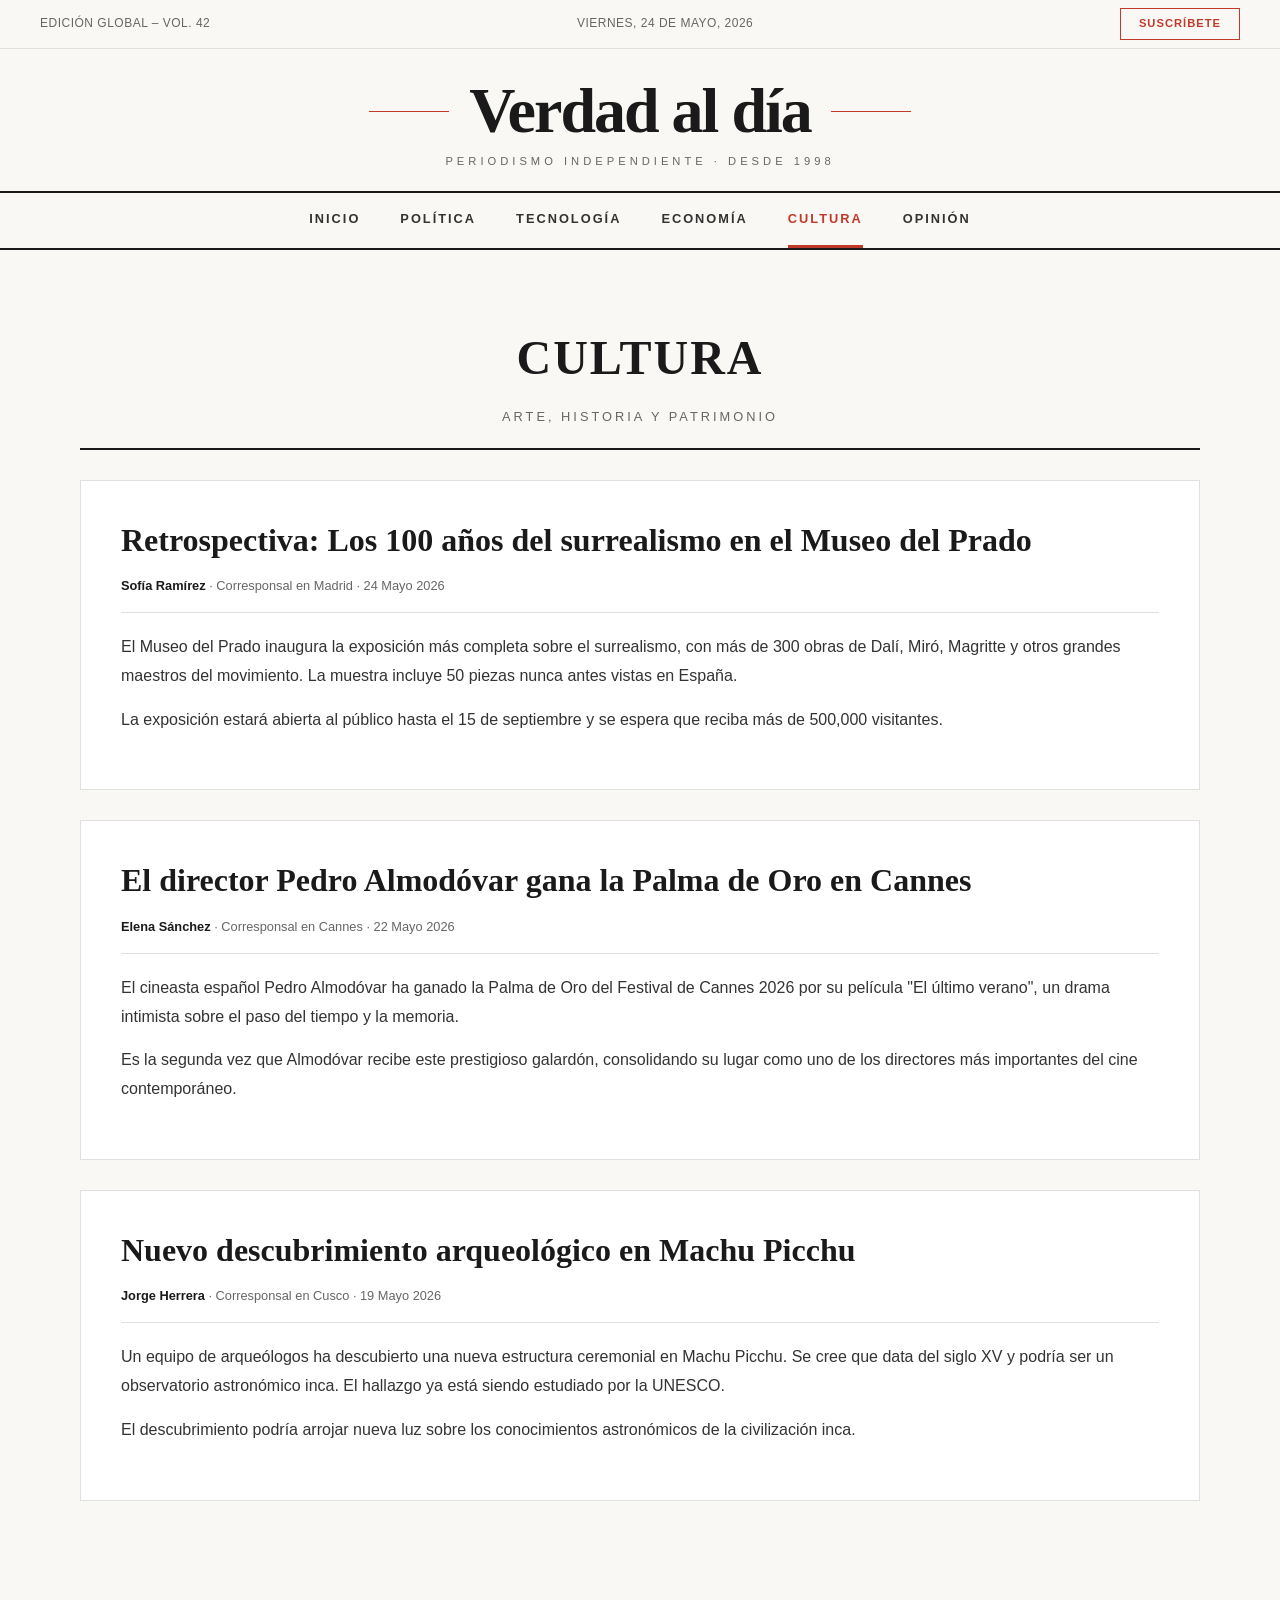
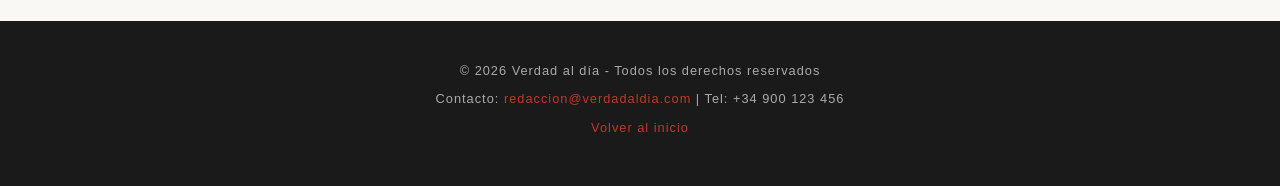
==== cultura.html @ 9c52cab3 "mejorando las cosas que quiere el profesor.. agregado el css y modificando el html" ====
<!DOCTYPE html>
<html lang="es">
<head>
    <meta charset="UTF-8">
    <meta name="viewport" content="width=device-width, initial-scale=1.0">
    <title>Cultura - Verdad al día</title>
    <link rel="stylesheet" href="css/styles.css">
</head>
<body>

    <div class="top-bar">
        <span class="fecha">Edición Global – Vol. 42</span>
        <span class="fecha">Viernes, 24 de Mayo, 2026</span>
        <a href="#" class="btn-suscribete">Suscríbete</a>
    </div>

    <header class="header">
        <h1 class="logo">Verdad al día</h1>
        <p class="slogan">Periodismo Independiente · Desde 1998</p>
    </header>

    <nav class="nav-principal">
        <ul>
            <li><a href="index.html">Inicio</a></li>
            <li><a href="politica.html">Política</a></li>
            <li><a href="tecnologia.html">Tecnología</a></li>
            <li><a href="economia.html">Economía</a></li>
            <li><a href="cultura.html" class="activo">Cultura</a></li>
            <li><a href="opinion.html">Opinión</a></li>
        </ul>
    </nav>

    <div class="container">

        <div class="page-header">
            <h1>Cultura</h1>
            <p>Arte, historia y patrimonio</p>
        </div>

        <article class="articulo">
            <h2>Retrospectiva: Los 100 años del surrealismo en el Museo del Prado</h2>
            <p class="meta"><strong>Sofía Ramírez</strong> · Corresponsal en Madrid · 24 Mayo 2026</p>
            <p>El Museo del Prado inaugura la exposición más completa sobre el surrealismo, con más de 300 obras de Dalí, Miró, Magritte y otros grandes maestros del movimiento. La muestra incluye 50 piezas nunca antes vistas en España.</p>
            <p>La exposición estará abierta al público hasta el 15 de septiembre y se espera que reciba más de 500,000 visitantes.</p>
        </article>

        <article class="articulo">
            <h2>El director Pedro Almodóvar gana la Palma de Oro en Cannes</h2>
            <p class="meta"><strong>Elena Sánchez</strong> · Corresponsal en Cannes · 22 Mayo 2026</p>
            <p>El cineasta español Pedro Almodóvar ha ganado la Palma de Oro del Festival de Cannes 2026 por su película "El último verano", un drama intimista sobre el paso del tiempo y la memoria.</p>
            <p>Es la segunda vez que Almodóvar recibe este prestigioso galardón, consolidando su lugar como uno de los directores más importantes del cine contemporáneo.</p>
        </article>

        <article class="articulo">
            <h2>Nuevo descubrimiento arqueológico en Machu Picchu</h2>
            <p class="meta"><strong>Jorge Herrera</strong> · Corresponsal en Cusco · 19 Mayo 2026</p>
            <p>Un equipo de arqueólogos ha descubierto una nueva estructura ceremonial en Machu Picchu. Se cree que data del siglo XV y podría ser un observatorio astronómico inca. El hallazgo ya está siendo estudiado por la UNESCO.</p>
            <p>El descubrimiento podría arrojar nueva luz sobre los conocimientos astronómicos de la civilización inca.</p>
        </article>

    </div>

    <footer class="footer">
        <p>&copy; 2026 Verdad al día - Todos los derechos reservados</p>
        <p>Contacto: <a href="mailto:redaccion@verdadaldia.com">redaccion@verdadaldia.com</a> | Tel: +34 900 123 456</p>
        <p><a href="index.html">Volver al inicio</a></p>
    </footer>

</body>
</html>
---- css/styles.css ----
/* ============================================
   VERDAD AL DÍA - HOJA DE ESTILOS PRINCIPAL
   ============================================ */

/* ---------- RESET Y VARIABLES ---------- */
* {
    margin: 0;
    padding: 0;
    box-sizing: border-box;
}

:root {
    --rojo: #c0392b;
    --rojo-oscuro: #a93226;
    --negro: #1a1a1a;
    --gris-oscuro: #333;
    --gris-medio: #666;
    --gris-claro: #f5f5f5;
    --beige: #faf8f5;
    --blanco: #ffffff;
    --borde: #e0e0e0;
    --fuente-titulo: 'Georgia', 'Times New Roman', serif;
    --fuente-cuerpo: 'Helvetica Neue', Arial, sans-serif;
}

body {
    font-family: var(--fuente-cuerpo);
    background-color: var(--beige);
    color: var(--negro);
    line-height: 1.6;
}

a {
    text-decoration: none;
    color: inherit;
}

img {
    max-width: 100%;
    display: block;
}

/* ---------- TOP BAR ---------- */
.top-bar {
    background-color: var(--beige);
    border-bottom: 1px solid var(--borde);
    padding: 8px 40px;
    display: flex;
    justify-content: space-between;
    align-items: center;
    font-size: 0.75rem;
    color: var(--gris-medio);
    letter-spacing: 0.5px;
}

.top-bar .fecha {
    text-transform: uppercase;
}

.btn-suscribete {
    border: 1px solid var(--rojo);
    color: var(--rojo);
    padding: 6px 18px;
    font-size: 0.7rem;
    font-weight: bold;
    text-transform: uppercase;
    letter-spacing: 1px;
    transition: all 0.3s ease;
}

.btn-suscribete:hover {
    background-color: var(--rojo);
    color: var(--blanco);
}

/* ---------- HEADER ---------- */
.header {
    text-align: center;
    padding: 30px 40px 20px;
    background-color: var(--beige);
}

.logo {
    font-family: var(--fuente-titulo);
    font-size: 4rem;
    font-weight: bold;
    color: var(--negro);
    letter-spacing: -2px;
    line-height: 1;
    position: relative;
    display: inline-block;
    padding: 0 40px;
}

.logo::before,
.logo::after {
    content: '';
    position: absolute;
    top: 50%;
    width: 80px;
    height: 1px;
    background-color: var(--rojo);
}

.logo::before { left: -60px; }
.logo::after { right: -60px; }

.slogan {
    font-size: 0.7rem;
    letter-spacing: 4px;
    color: var(--gris-medio);
    text-transform: uppercase;
    margin-top: 10px;
}

/* ---------- NAVEGACIÓN ---------- */
.nav-principal {
    background-color: var(--beige);
    border-top: 2px solid var(--negro);
    border-bottom: 2px solid var(--negro);
    padding: 0 40px;
    position: sticky;
    top: 0;
    z-index: 100;
}

.nav-principal ul {
    list-style: none;
    display: flex;
    justify-content: center;
    gap: 40px;
}

.nav-principal a {
    display: block;
    padding: 16px 0;
    font-size: 0.8rem;
    font-weight: bold;
    letter-spacing: 2px;
    text-transform: uppercase;
    color: var(--gris-oscuro);
    border-bottom: 3px solid transparent;
    transition: all 0.3s ease;
}

.nav-principal a:hover,
.nav-principal a.activo {
    color: var(--rojo);
    border-bottom-color: var(--rojo);
}

/* ---------- CONTENEDOR PRINCIPAL ---------- */
.container {
    max-width: 1200px;
    margin: 0 auto;
    padding: 30px 40px;
}

/* ---------- NOTICIA PRINCIPAL (HERO) ---------- */
.hero {
    display: grid;
    grid-template-columns: 1.3fr 1fr;
    gap: 0;
    background-color: var(--blanco);
    border: 1px solid var(--borde);
    margin-bottom: 40px;
}

.hero-imagen {
    position: relative;
    min-height: 450px;
    background-image: url('../images/exclusive-ocean.jpg');
    background-size: cover;
    background-position: center;
}

.badge-exclusiva {
    position: absolute;
    top: 20px;
    left: 20px;
    background-color: var(--rojo);
    color: var(--blanco);
    padding: 6px 16px;
    font-size: 0.7rem;
    font-weight: bold;
    letter-spacing: 2px;
    text-transform: uppercase;
}

.hero-contenido {
    padding: 40px;
    display: flex;
    flex-direction: column;
    justify-content: center;
}

.etiqueta-seccion {
    font-size: 0.7rem;
    letter-spacing: 3px;
    color: var(--gris-medio);
    text-transform: uppercase;
    margin-bottom: 20px;
    display: flex;
    align-items: center;
    gap: 10px;
}

.etiqueta-seccion::before,
.etiqueta-seccion::after {
    content: '';
    flex: 1;
    height: 1px;
    background-color: var(--borde);
}

.hero-titulo {
    font-family: var(--fuente-titulo);
    font-size: 2.2rem;
    line-height: 1.2;
    color: var(--negro);
    margin-bottom: 20px;
    font-weight: bold;
}

.hero-resumen {
    font-size: 0.95rem;
    color: var(--gris-oscuro);
    line-height: 1.7;
    margin-bottom: 25px;
}

.hero-autor {
    border-top: 1px solid var(--borde);
    padding-top: 20px;
    margin-bottom: 25px;
}

.hero-autor .nombre {
    font-weight: bold;
    font-size: 0.9rem;
    color: var(--negro);
}

.hero-autor .cargo {
    font-size: 0.8rem;
    color: var(--gris-medio);
}

.btn-leer-mas {
    display: inline-block;
    background-color: var(--rojo);
    color: var(--blanco);
    padding: 12px 28px;
    font-size: 0.75rem;
    font-weight: bold;
    letter-spacing: 2px;
    text-transform: uppercase;
    align-self: flex-start;
    transition: background-color 0.3s ease;
}

.btn-leer-mas:hover {
    background-color: var(--rojo-oscuro);
}

/* ---------- SECCIÓN DE NOTICIAS ---------- */
.seccion-titulo {
    font-family: var(--fuente-titulo);
    font-size: 1.5rem;
    font-weight: bold;
    color: var(--negro);
    margin: 40px 0 25px;
    padding-bottom: 10px;
    border-bottom: 2px solid var(--negro);
    text-transform: uppercase;
    letter-spacing: 1px;
}

.grid-noticias {
    display: grid;
    grid-template-columns: repeat(3, 1fr);
    gap: 30px;
    margin-bottom: 40px;
}

.card-noticia {
    background-color: var(--blanco);
    border: 1px solid var(--borde);
    overflow: hidden;
    transition: transform 0.3s ease, box-shadow 0.3s ease;
}

.card-noticia:hover {
    transform: translateY(-5px);
    box-shadow: 0 10px 25px rgba(0, 0, 0, 0.1);
}

.card-imagen {
    height: 180px;
    background-size: cover;
    background-position: center;
    background-color: var(--gris-claro);
}

.card-contenido {
    padding: 20px;
}

.card-categoria {
    font-size: 0.65rem;
    font-weight: bold;
    letter-spacing: 2px;
    color: var(--rojo);
    text-transform: uppercase;
    margin-bottom: 10px;
}

.card-titulo {
    font-family: var(--fuente-titulo);
    font-size: 1.1rem;
    line-height: 1.3;
    color: var(--negro);
    margin-bottom: 10px;
    font-weight: bold;
}

.card-resumen {
    font-size: 0.85rem;
    color: var(--gris-medio);
    line-height: 1.6;
    margin-bottom: 15px;
}

.card-fecha {
    font-size: 0.7rem;
    color: var(--gris-medio);
    letter-spacing: 1px;
    text-transform: uppercase;
}

/* ---------- PÁGINAS SECUNDARIAS ---------- */
.page-header {
    text-align: center;
    padding: 40px 20px 20px;
    border-bottom: 2px solid var(--negro);
    margin-bottom: 30px;
}

.page-header h1 {
    font-family: var(--fuente-titulo);
    font-size: 3rem;
    color: var(--negro);
    text-transform: uppercase;
    letter-spacing: 2px;
}

.page-header p {
    font-size: 0.8rem;
    letter-spacing: 3px;
    color: var(--gris-medio);
    text-transform: uppercase;
    margin-top: 10px;
}

.articulo {
    background-color: var(--blanco);
    border: 1px solid var(--borde);
    padding: 40px;
    margin-bottom: 30px;
}

.articulo h2 {
    font-family: var(--fuente-titulo);
    font-size: 2rem;
    line-height: 1.2;
    color: var(--negro);
    margin-bottom: 15px;
}

.articulo .meta {
    font-size: 0.8rem;
    color: var(--gris-medio);
    border-bottom: 1px solid var(--borde);
    padding-bottom: 15px;
    margin-bottom: 20px;
}

.articulo .meta strong {
    color: var(--negro);
}

.articulo p {
    font-size: 1rem;
    line-height: 1.8;
    color: var(--gris-oscuro);
    margin-bottom: 15px;
}

/* ---------- FOOTER ---------- */
.footer {
    background-color: var(--negro);
    color: var(--blanco);
    padding: 40px;
    text-align: center;
    margin-top: 60px;
}

.footer p {
    font-size: 0.8rem;
    color: #aaa;
    margin-bottom: 8px;
    letter-spacing: 1px;
}

.footer a {
    color: var(--rojo);
}

.footer a:hover {
    text-decoration: underline;
}

/* ---------- RESPONSIVE ---------- */
@media (max-width: 900px) {
    .hero {
        grid-template-columns: 1fr;
    }

    .grid-noticias {
        grid-template-columns: 1fr;
    }

    .logo {
        font-size: 2.5rem;
        padding: 0 20px;
    }

    .logo::before,
    .logo::after {
        width: 40px;
    }

    .logo::before { left: -30px; }
    .logo::after { right: -30px; }

    .nav-principal ul {
        flex-wrap: wrap;
        gap: 20px;
    }

    .container {
        padding: 20px;
    }

    .top-bar {
        padding: 8px 20px;
        font-size: 0.65rem;
    }
}
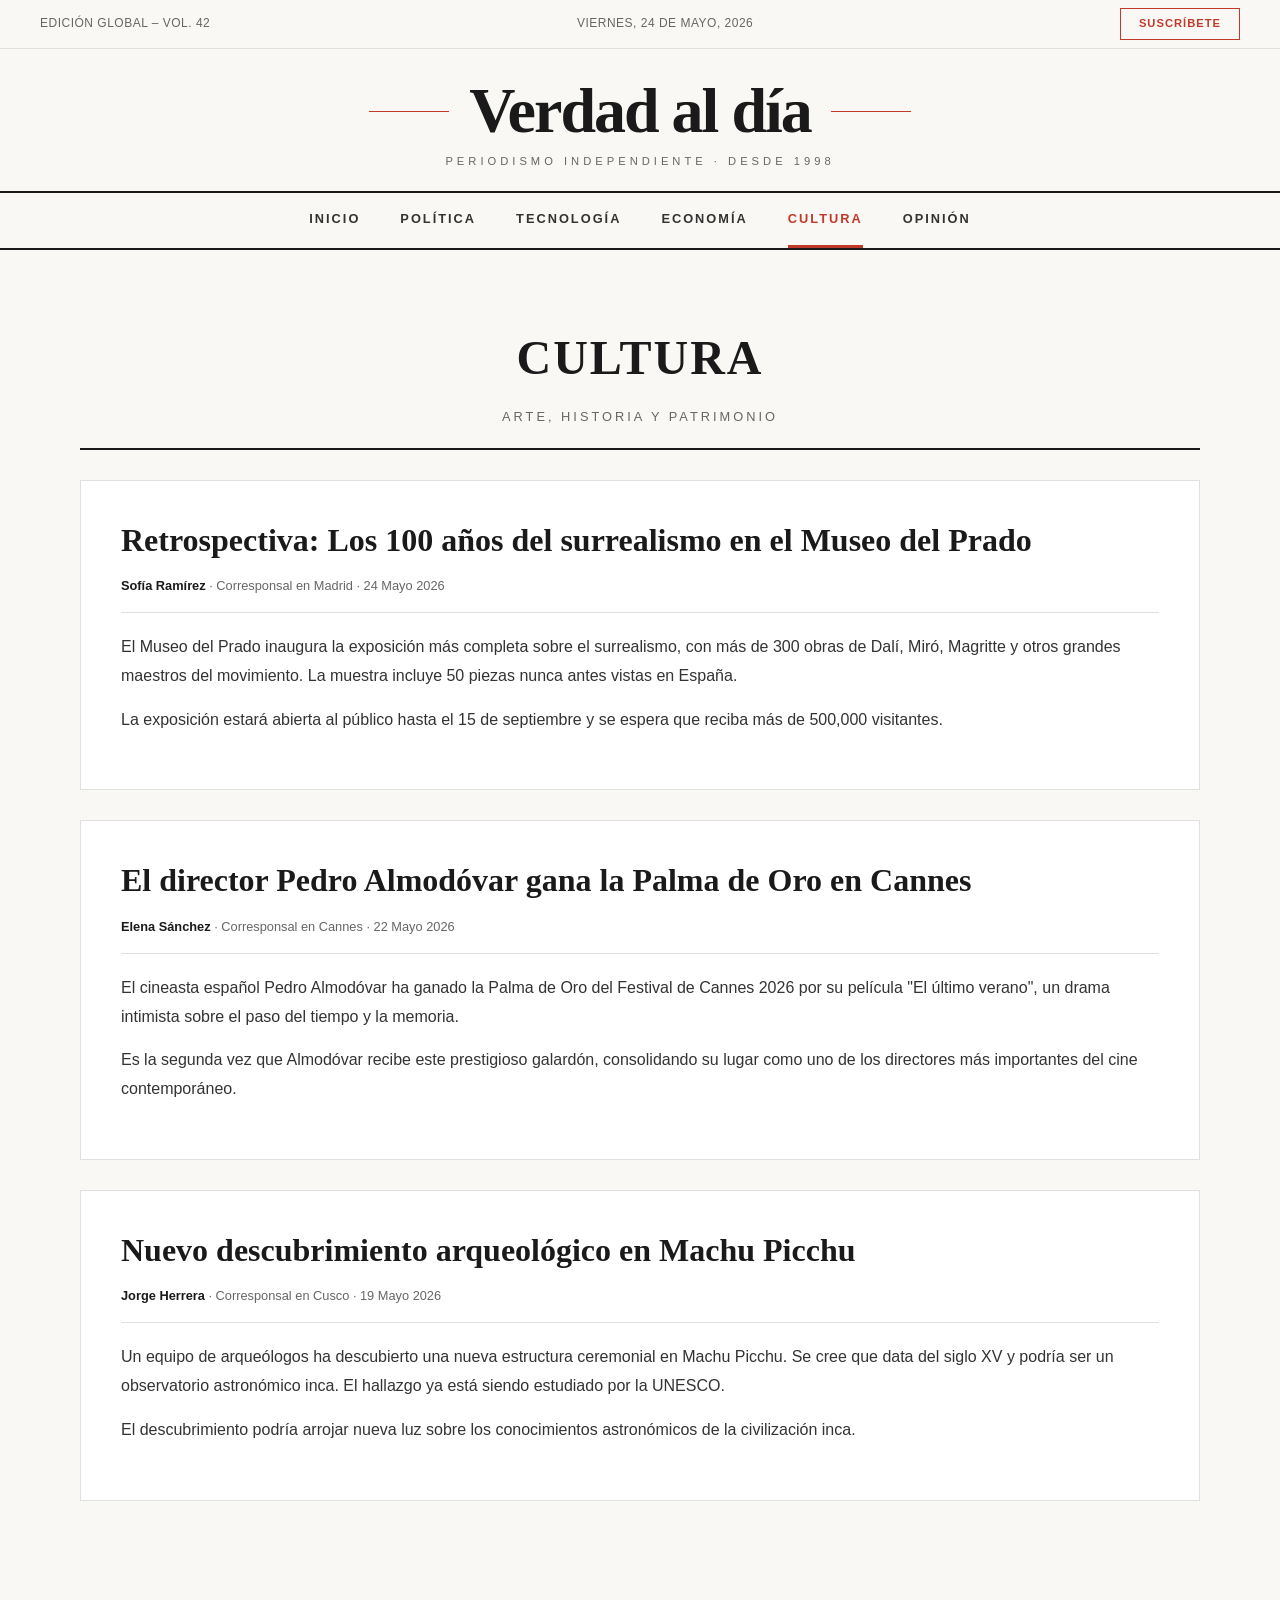
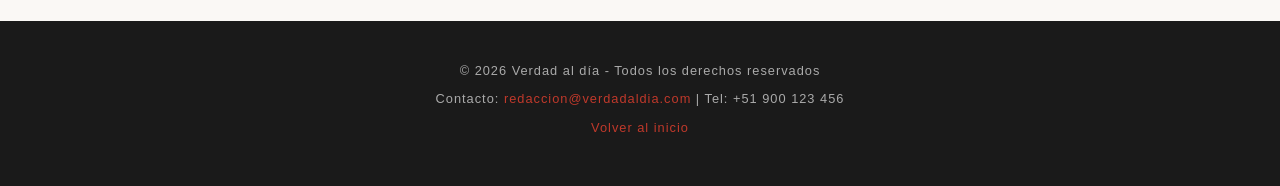
==== commit cfa17744: "mejorando-1" ====
--- a/cultura.html
+++ b/cultura.html
@@ -62,7 +62,7 @@
 
     <footer class="footer">
         <p>&copy; 2026 Verdad al día - Todos los derechos reservados</p>
-        <p>Contacto: <a href="mailto:redaccion@verdadaldia.com">redaccion@verdadaldia.com</a> | Tel: +34 900 123 456</p>
+        <p>Contacto: <a href="mailto:redaccion@verdadaldia.com">redaccion@verdadaldia.com</a> | Tel: +51 900 123 456</p>
         <p><a href="index.html">Volver al inicio</a></p>
     </footer>
 
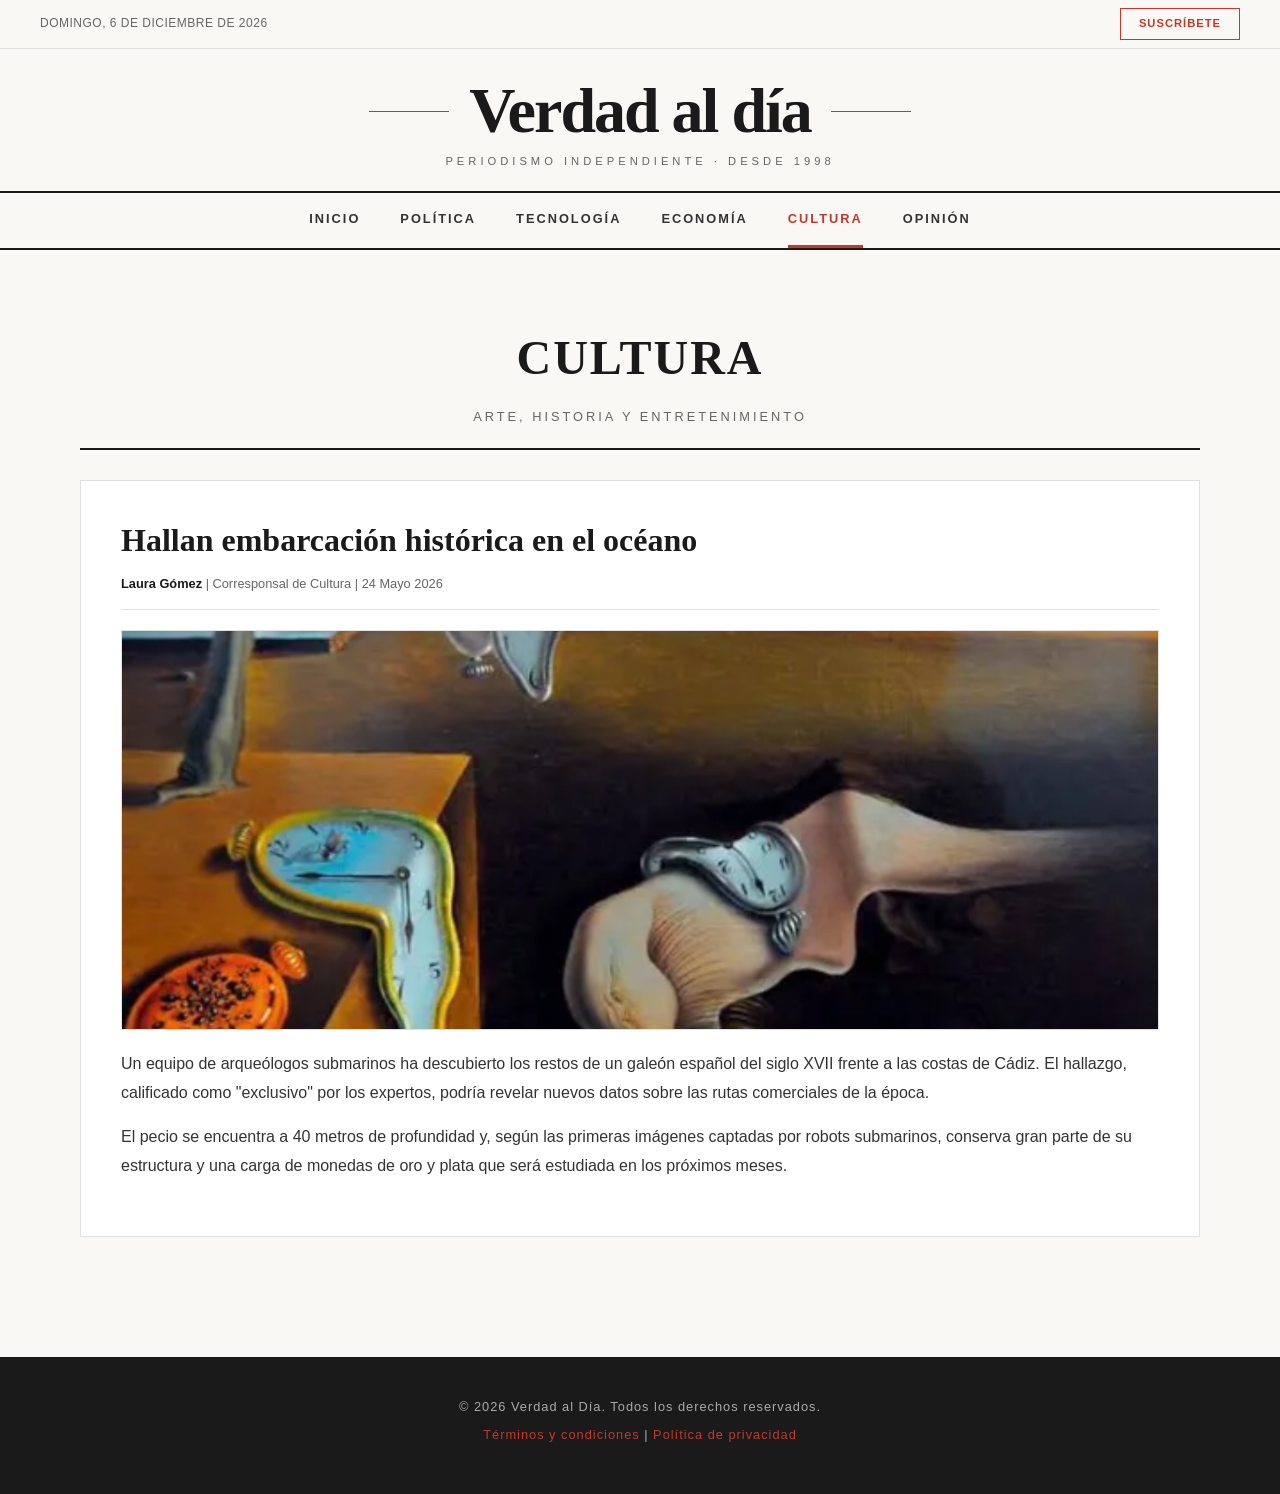
==== commit 87efc5b0: "funcionamiento de suscripcion de ususario" ====
--- a/cultura.html
+++ b/cultura.html
@@ -3,22 +3,24 @@
 <head>
     <meta charset="UTF-8">
     <meta name="viewport" content="width=device-width, initial-scale=1.0">
-    <title>Cultura - Verdad al día</title>
+    <title>Cultura - Verdad al Día</title>
     <link rel="stylesheet" href="css/styles.css">
 </head>
 <body>
 
+    <!-- TOP BAR -->
     <div class="top-bar">
-        <span class="fecha">Edición Global – Vol. 42</span>
-        <span class="fecha">Viernes, 24 de Mayo, 2026</span>
+        <span class="fecha" id="fecha-hoy">Cargando fecha...</span>
         <a href="#" class="btn-suscribete">Suscríbete</a>
     </div>
 
+    <!-- HEADER -->
     <header class="header">
-        <h1 class="logo">Verdad al día</h1>
-        <p class="slogan">Periodismo Independiente · Desde 1998</p>
+        <a href="index.html" class="logo">Verdad al día</a>
+        <p class="slogan">Periodismo independiente · Desde 1998</p>
     </header>
 
+    <!-- NAVEGACIÓN -->
     <nav class="nav-principal">
         <ul>
             <li><a href="index.html">Inicio</a></li>
@@ -30,41 +32,46 @@
         </ul>
     </nav>
 
+    <!-- CONTENIDO PRINCIPAL -->
     <div class="container">
-
         <div class="page-header">
             <h1>Cultura</h1>
-            <p>Arte, historia y patrimonio</p>
+            <p>Arte, historia y entretenimiento</p>
         </div>
 
         <article class="articulo">
-            <h2>Retrospectiva: Los 100 años del surrealismo en el Museo del Prado</h2>
-            <p class="meta"><strong>Sofía Ramírez</strong> · Corresponsal en Madrid · 24 Mayo 2026</p>
-            <p>El Museo del Prado inaugura la exposición más completa sobre el surrealismo, con más de 300 obras de Dalí, Miró, Magritte y otros grandes maestros del movimiento. La muestra incluye 50 piezas nunca antes vistas en España.</p>
-            <p>La exposición estará abierta al público hasta el 15 de septiembre y se espera que reciba más de 500,000 visitantes.</p>
+            <h2>Hallan embarcación histórica en el océano</h2>
+            <div class="meta">
+                <strong>Laura Gómez</strong> | Corresponsal de Cultura | 24 Mayo 2026
+            </div>
+            <img src="images/noticia-cultura.jpg" alt="Noticia cultura" style="width: 100%; max-height: 400px; object-fit: cover; margin-bottom: 20px; border: 1px solid var(--borde);">
+            
+            <p>Un equipo de arqueólogos submarinos ha descubierto los restos de un galeón español del siglo XVII frente a las costas de Cádiz. El hallazgo, calificado como "exclusivo" por los expertos, podría revelar nuevos datos sobre las rutas comerciales de la época.</p>
+            <p>El pecio se encuentra a 40 metros de profundidad y, según las primeras imágenes captadas por robots submarinos, conserva gran parte de su estructura y una carga de monedas de oro y plata que será estudiada en los próximos meses.</p>
         </article>
-
-        <article class="articulo">
-            <h2>El director Pedro Almodóvar gana la Palma de Oro en Cannes</h2>
-            <p class="meta"><strong>Elena Sánchez</strong> · Corresponsal en Cannes · 22 Mayo 2026</p>
-            <p>El cineasta español Pedro Almodóvar ha ganado la Palma de Oro del Festival de Cannes 2026 por su película "El último verano", un drama intimista sobre el paso del tiempo y la memoria.</p>
-            <p>Es la segunda vez que Almodóvar recibe este prestigioso galardón, consolidando su lugar como uno de los directores más importantes del cine contemporáneo.</p>
-        </article>
-
-        <article class="articulo">
-            <h2>Nuevo descubrimiento arqueológico en Machu Picchu</h2>
-            <p class="meta"><strong>Jorge Herrera</strong> · Corresponsal en Cusco · 19 Mayo 2026</p>
-            <p>Un equipo de arqueólogos ha descubierto una nueva estructura ceremonial en Machu Picchu. Se cree que data del siglo XV y podría ser un observatorio astronómico inca. El hallazgo ya está siendo estudiado por la UNESCO.</p>
-            <p>El descubrimiento podría arrojar nueva luz sobre los conocimientos astronómicos de la civilización inca.</p>
-        </article>
-
     </div>
 
+    <!-- MODAL DE SUSCRIPCIÓN -->
+    <div id="modalSuscripcion" class="modal">
+        <div class="modal-contenido">
+            <span class="cerrar-modal" id="cerrarModal">&times;</span>
+            <h2>Suscríbete a Verdad al Día</h2>
+            <p>Recibe las noticias más importantes directamente en tu correo.</p>
+            <form id="formSuscripcion">
+                <input type="text" id="nombreSusc" placeholder="Tu nombre completo" required>
+                <input type="email" id="correoSusc" placeholder="Tu correo electrónico" required>
+                <button type="submit">Suscribirme ahora</button>
+            </form>
+        </div>
+    </div>
+
+    <!-- FOOTER -->
     <footer class="footer">
-        <p>&copy; 2026 Verdad al día - Todos los derechos reservados</p>
-        <p>Contacto: <a href="mailto:redaccion@verdadaldia.com">redaccion@verdadaldia.com</a> | Tel: +51 900 123 456</p>
-        <p><a href="index.html">Volver al inicio</a></p>
+        <p>&copy; 2026 Verdad al Día. Todos los derechos reservados.</p>
+        <p><a href="#">Términos y condiciones</a> | <a href="#">Política de privacidad</a></p>
     </footer>
 
+    <!-- SCRIPT JS -->
+    <script src="js/script.js"></script>
 </body>
 </html>
--- a/css/styles.css
+++ b/css/styles.css
@@ -1,459 +1,110 @@
 /* ============================================
    VERDAD AL DÍA - HOJA DE ESTILOS PRINCIPAL
    ============================================ */
-
-/* ---------- RESET Y VARIABLES ---------- */
-* {
-    margin: 0;
-    padding: 0;
-    box-sizing: border-box;
-}
+* { margin: 0; padding: 0; box-sizing: border-box; }
 
 :root {
-    --rojo: #c0392b;
-    --rojo-oscuro: #a93226;
-    --negro: #1a1a1a;
-    --gris-oscuro: #333;
-    --gris-medio: #666;
-    --gris-claro: #f5f5f5;
-    --beige: #faf8f5;
-    --blanco: #ffffff;
-    --borde: #e0e0e0;
+    --rojo: #c0392b; --rojo-oscuro: #a93226; --negro: #1a1a1a;
+    --gris-oscuro: #333; --gris-medio: #666; --gris-claro: #f5f5f5;
+    --beige: #faf8f5; --blanco: #ffffff; --borde: #e0e0e0;
     --fuente-titulo: 'Georgia', 'Times New Roman', serif;
     --fuente-cuerpo: 'Helvetica Neue', Arial, sans-serif;
 }
 
-body {
-    font-family: var(--fuente-cuerpo);
-    background-color: var(--beige);
-    color: var(--negro);
-    line-height: 1.6;
-}
-
-a {
-    text-decoration: none;
-    color: inherit;
-}
-
-img {
-    max-width: 100%;
-    display: block;
-}
+body { font-family: var(--fuente-cuerpo); background-color: var(--beige); color: var(--negro); line-height: 1.6; }
+a { text-decoration: none; color: inherit; }
+img { max-width: 100%; display: block; }
 
 /* ---------- TOP BAR ---------- */
-.top-bar {
-    background-color: var(--beige);
-    border-bottom: 1px solid var(--borde);
-    padding: 8px 40px;
-    display: flex;
-    justify-content: space-between;
-    align-items: center;
-    font-size: 0.75rem;
-    color: var(--gris-medio);
-    letter-spacing: 0.5px;
-}
-
-.top-bar .fecha {
-    text-transform: uppercase;
-}
-
-.btn-suscribete {
-    border: 1px solid var(--rojo);
-    color: var(--rojo);
-    padding: 6px 18px;
-    font-size: 0.7rem;
-    font-weight: bold;
-    text-transform: uppercase;
-    letter-spacing: 1px;
-    transition: all 0.3s ease;
-}
-
-.btn-suscribete:hover {
-    background-color: var(--rojo);
-    color: var(--blanco);
-}
+.top-bar { background-color: var(--beige); border-bottom: 1px solid var(--borde); padding: 8px 40px; display: flex; justify-content: space-between; align-items: center; font-size: 0.75rem; color: var(--gris-medio); letter-spacing: 0.5px; }
+.top-bar .fecha { text-transform: uppercase; }
+.btn-suscribete { border: 1px solid var(--rojo); color: var(--rojo); padding: 6px 18px; font-size: 0.7rem; font-weight: bold; text-transform: uppercase; letter-spacing: 1px; transition: all 0.3s ease; cursor: pointer; }
+.btn-suscribete:hover { background-color: var(--rojo); color: var(--blanco); }
 
 /* ---------- HEADER ---------- */
-.header {
-    text-align: center;
-    padding: 30px 40px 20px;
-    background-color: var(--beige);
-}
-
-.logo {
-    font-family: var(--fuente-titulo);
-    font-size: 4rem;
-    font-weight: bold;
-    color: var(--negro);
-    letter-spacing: -2px;
-    line-height: 1;
-    position: relative;
-    display: inline-block;
-    padding: 0 40px;
-}
-
-.logo::before,
-.logo::after {
-    content: '';
-    position: absolute;
-    top: 50%;
-    width: 80px;
-    height: 1px;
-    background-color: var(--rojo);
-}
-
-.logo::before { left: -60px; }
-.logo::after { right: -60px; }
-
-.slogan {
-    font-size: 0.7rem;
-    letter-spacing: 4px;
-    color: var(--gris-medio);
-    text-transform: uppercase;
-    margin-top: 10px;
-}
+.header { text-align: center; padding: 30px 40px 20px; background-color: var(--beige); }
+.logo { font-family: var(--fuente-titulo); font-size: 4rem; font-weight: bold; color: var(--negro); letter-spacing: -2px; line-height: 1; position: relative; display: inline-block; padding: 0 40px; }
+.logo::before, .logo::after { content: ''; position: absolute; top: 50%; width: 80px; height: 1px; background-color: var(--rojo); }
+.logo::before { left: -60px; } .logo::after { right: -60px; }
+.slogan { font-size: 0.7rem; letter-spacing: 4px; color: var(--gris-medio); text-transform: uppercase; margin-top: 10px; }
 
 /* ---------- NAVEGACIÓN ---------- */
-.nav-principal {
-    background-color: var(--beige);
-    border-top: 2px solid var(--negro);
-    border-bottom: 2px solid var(--negro);
-    padding: 0 40px;
-    position: sticky;
-    top: 0;
-    z-index: 100;
-}
-
-.nav-principal ul {
-    list-style: none;
-    display: flex;
-    justify-content: center;
-    gap: 40px;
-}
-
-.nav-principal a {
-    display: block;
-    padding: 16px 0;
-    font-size: 0.8rem;
-    font-weight: bold;
-    letter-spacing: 2px;
-    text-transform: uppercase;
-    color: var(--gris-oscuro);
-    border-bottom: 3px solid transparent;
-    transition: all 0.3s ease;
-}
-
-.nav-principal a:hover,
-.nav-principal a.activo {
-    color: var(--rojo);
-    border-bottom-color: var(--rojo);
-}
+.nav-principal { background-color: var(--beige); border-top: 2px solid var(--negro); border-bottom: 2px solid var(--negro); padding: 0 40px; position: sticky; top: 0; z-index: 100; }
+.nav-principal ul { list-style: none; display: flex; justify-content: center; gap: 40px; }
+.nav-principal a { display: block; padding: 16px 0; font-size: 0.8rem; font-weight: bold; letter-spacing: 2px; text-transform: uppercase; color: var(--gris-oscuro); border-bottom: 3px solid transparent; transition: all 0.3s ease; }
+.nav-principal a:hover, .nav-principal a.activo { color: var(--rojo); border-bottom-color: var(--rojo); }
 
 /* ---------- CONTENEDOR PRINCIPAL ---------- */
-.container {
-    max-width: 1200px;
-    margin: 0 auto;
-    padding: 30px 40px;
-}
+.container { max-width: 1200px; margin: 0 auto; padding: 30px 40px; }
 
 /* ---------- NOTICIA PRINCIPAL (HERO) ---------- */
-.hero {
-    display: grid;
-    grid-template-columns: 1.3fr 1fr;
-    gap: 0;
-    background-color: var(--blanco);
-    border: 1px solid var(--borde);
-    margin-bottom: 40px;
-}
-
-.hero-imagen {
-    position: relative;
-    min-height: 450px;
-    background-image: url('../images/exclusive-ocean.jpg');
-    background-size: cover;
-    background-position: center;
-}
-
-.badge-exclusiva {
-    position: absolute;
-    top: 20px;
-    left: 20px;
-    background-color: var(--rojo);
-    color: var(--blanco);
-    padding: 6px 16px;
-    font-size: 0.7rem;
-    font-weight: bold;
-    letter-spacing: 2px;
-    text-transform: uppercase;
-}
-
-.hero-contenido {
-    padding: 40px;
-    display: flex;
-    flex-direction: column;
-    justify-content: center;
-}
-
-.etiqueta-seccion {
-    font-size: 0.7rem;
-    letter-spacing: 3px;
-    color: var(--gris-medio);
-    text-transform: uppercase;
-    margin-bottom: 20px;
-    display: flex;
-    align-items: center;
-    gap: 10px;
-}
-
-.etiqueta-seccion::before,
-.etiqueta-seccion::after {
-    content: '';
-    flex: 1;
-    height: 1px;
-    background-color: var(--borde);
-}
-
-.hero-titulo {
-    font-family: var(--fuente-titulo);
-    font-size: 2.2rem;
-    line-height: 1.2;
-    color: var(--negro);
-    margin-bottom: 20px;
-    font-weight: bold;
-}
-
-.hero-resumen {
-    font-size: 0.95rem;
-    color: var(--gris-oscuro);
-    line-height: 1.7;
-    margin-bottom: 25px;
-}
-
-.hero-autor {
-    border-top: 1px solid var(--borde);
-    padding-top: 20px;
-    margin-bottom: 25px;
-}
-
-.hero-autor .nombre {
-    font-weight: bold;
-    font-size: 0.9rem;
-    color: var(--negro);
-}
-
-.hero-autor .cargo {
-    font-size: 0.8rem;
-    color: var(--gris-medio);
-}
-
-.btn-leer-mas {
-    display: inline-block;
-    background-color: var(--rojo);
-    color: var(--blanco);
-    padding: 12px 28px;
-    font-size: 0.75rem;
-    font-weight: bold;
-    letter-spacing: 2px;
-    text-transform: uppercase;
-    align-self: flex-start;
-    transition: background-color 0.3s ease;
-}
-
-.btn-leer-mas:hover {
-    background-color: var(--rojo-oscuro);
-}
+.hero { display: grid; grid-template-columns: 1.3fr 1fr; gap: 0; background-color: var(--blanco); border: 1px solid var(--borde); margin-bottom: 40px; }
+.hero-imagen { position: relative; min-height: 450px; background-image: url('../images/exclusive-ocean.jpg'); background-size: cover; background-position: center; }
+.badge-exclusiva { position: absolute; top: 20px; left: 20px; background-color: var(--rojo); color: var(--blanco); padding: 6px 16px; font-size: 0.7rem; font-weight: bold; letter-spacing: 2px; text-transform: uppercase; }
+.hero-contenido { padding: 40px; display: flex; flex-direction: column; justify-content: center; }
+.etiqueta-seccion { font-size: 0.7rem; letter-spacing: 3px; color: var(--gris-medio); text-transform: uppercase; margin-bottom: 20px; display: flex; align-items: center; gap: 10px; }
+.etiqueta-seccion::before, .etiqueta-seccion::after { content: ''; flex: 1; height: 1px; background-color: var(--borde); }
+.hero-titulo { font-family: var(--fuente-titulo); font-size: 2.2rem; line-height: 1.2; color: var(--negro); margin-bottom: 20px; font-weight: bold; }
+.hero-resumen { font-size: 0.95rem; color: var(--gris-oscuro); line-height: 1.7; margin-bottom: 25px; }
+.hero-autor { border-top: 1px solid var(--borde); padding-top: 20px; margin-bottom: 25px; }
+.hero-autor .nombre { font-weight: bold; font-size: 0.9rem; color: var(--negro); }
+.hero-autor .cargo { font-size: 0.8rem; color: var(--gris-medio); }
+.btn-leer-mas { display: inline-block; background-color: var(--rojo); color: var(--blanco); padding: 12px 28px; font-size: 0.75rem; font-weight: bold; letter-spacing: 2px; text-transform: uppercase; align-self: flex-start; transition: background-color 0.3s ease; }
+.btn-leer-mas:hover { background-color: var(--rojo-oscuro); }
 
 /* ---------- SECCIÓN DE NOTICIAS ---------- */
-.seccion-titulo {
-    font-family: var(--fuente-titulo);
-    font-size: 1.5rem;
-    font-weight: bold;
-    color: var(--negro);
-    margin: 40px 0 25px;
-    padding-bottom: 10px;
-    border-bottom: 2px solid var(--negro);
-    text-transform: uppercase;
-    letter-spacing: 1px;
-}
-
-.grid-noticias {
-    display: grid;
-    grid-template-columns: repeat(3, 1fr);
-    gap: 30px;
-    margin-bottom: 40px;
-}
-
-.card-noticia {
-    background-color: var(--blanco);
-    border: 1px solid var(--borde);
-    overflow: hidden;
-    transition: transform 0.3s ease, box-shadow 0.3s ease;
-}
-
-.card-noticia:hover {
-    transform: translateY(-5px);
-    box-shadow: 0 10px 25px rgba(0, 0, 0, 0.1);
-}
-
-.card-imagen {
-    height: 180px;
-    background-size: cover;
-    background-position: center;
-    background-color: var(--gris-claro);
-}
-
-.card-contenido {
-    padding: 20px;
-}
-
-.card-categoria {
-    font-size: 0.65rem;
-    font-weight: bold;
-    letter-spacing: 2px;
-    color: var(--rojo);
-    text-transform: uppercase;
-    margin-bottom: 10px;
-}
-
-.card-titulo {
-    font-family: var(--fuente-titulo);
-    font-size: 1.1rem;
-    line-height: 1.3;
-    color: var(--negro);
-    margin-bottom: 10px;
-    font-weight: bold;
-}
-
-.card-resumen {
-    font-size: 0.85rem;
-    color: var(--gris-medio);
-    line-height: 1.6;
-    margin-bottom: 15px;
-}
-
-.card-fecha {
-    font-size: 0.7rem;
-    color: var(--gris-medio);
-    letter-spacing: 1px;
-    text-transform: uppercase;
-}
+.seccion-titulo { font-family: var(--fuente-titulo); font-size: 1.5rem; font-weight: bold; color: var(--negro); margin: 40px 0 25px; padding-bottom: 10px; border-bottom: 2px solid var(--negro); text-transform: uppercase; letter-spacing: 1px; }
+.grid-noticias { display: grid; grid-template-columns: repeat(3, 1fr); gap: 30px; margin-bottom: 40px; }
+.card-noticia { background-color: var(--blanco); border: 1px solid var(--borde); overflow: hidden; transition: transform 0.3s ease, box-shadow 0.3s ease; display: block; }
+.card-noticia:hover { transform: translateY(-5px); box-shadow: 0 10px 25px rgba(0, 0, 0, 0.1); }
+.card-imagen { height: 180px; background-size: cover; background-position: center; background-color: var(--gris-claro); }
+.card-contenido { padding: 20px; }
+.card-categoria { font-size: 0.65rem; font-weight: bold; letter-spacing: 2px; color: var(--rojo); text-transform: uppercase; margin-bottom: 10px; }
+.card-titulo { font-family: var(--fuente-titulo); font-size: 1.1rem; line-height: 1.3; color: var(--negro); margin-bottom: 10px; font-weight: bold; }
+.card-resumen { font-size: 0.85rem; color: var(--gris-medio); line-height: 1.6; margin-bottom: 15px; }
+.card-fecha { font-size: 0.7rem; color: var(--gris-medio); letter-spacing: 1px; text-transform: uppercase; }
 
 /* ---------- PÁGINAS SECUNDARIAS ---------- */
-.page-header {
-    text-align: center;
-    padding: 40px 20px 20px;
-    border-bottom: 2px solid var(--negro);
-    margin-bottom: 30px;
-}
-
-.page-header h1 {
-    font-family: var(--fuente-titulo);
-    font-size: 3rem;
-    color: var(--negro);
-    text-transform: uppercase;
-    letter-spacing: 2px;
-}
-
-.page-header p {
-    font-size: 0.8rem;
-    letter-spacing: 3px;
-    color: var(--gris-medio);
-    text-transform: uppercase;
-    margin-top: 10px;
-}
-
-.articulo {
-    background-color: var(--blanco);
-    border: 1px solid var(--borde);
-    padding: 40px;
-    margin-bottom: 30px;
-}
-
-.articulo h2 {
-    font-family: var(--fuente-titulo);
-    font-size: 2rem;
-    line-height: 1.2;
-    color: var(--negro);
-    margin-bottom: 15px;
-}
-
-.articulo .meta {
-    font-size: 0.8rem;
-    color: var(--gris-medio);
-    border-bottom: 1px solid var(--borde);
-    padding-bottom: 15px;
-    margin-bottom: 20px;
-}
-
-.articulo .meta strong {
-    color: var(--negro);
-}
-
-.articulo p {
-    font-size: 1rem;
-    line-height: 1.8;
-    color: var(--gris-oscuro);
-    margin-bottom: 15px;
-}
+.page-header { text-align: center; padding: 40px 20px 20px; border-bottom: 2px solid var(--negro); margin-bottom: 30px; }
+.page-header h1 { font-family: var(--fuente-titulo); font-size: 3rem; color: var(--negro); text-transform: uppercase; letter-spacing: 2px; }
+.page-header p { font-size: 0.8rem; letter-spacing: 3px; color: var(--gris-medio); text-transform: uppercase; margin-top: 10px; }
+.articulo { background-color: var(--blanco); border: 1px solid var(--borde); padding: 40px; margin-bottom: 30px; }
+.articulo h2 { font-family: var(--fuente-titulo); font-size: 2rem; line-height: 1.2; color: var(--negro); margin-bottom: 15px; }
+.articulo .meta { font-size: 0.8rem; color: var(--gris-medio); border-bottom: 1px solid var(--borde); padding-bottom: 15px; margin-bottom: 20px; }
+.articulo .meta strong { color: var(--negro); }
+.articulo p { font-size: 1rem; line-height: 1.8; color: var(--gris-oscuro); margin-bottom: 15px; }
 
 /* ---------- FOOTER ---------- */
-.footer {
-    background-color: var(--negro);
-    color: var(--blanco);
-    padding: 40px;
-    text-align: center;
-    margin-top: 60px;
-}
-
-.footer p {
-    font-size: 0.8rem;
-    color: #aaa;
-    margin-bottom: 8px;
-    letter-spacing: 1px;
-}
-
-.footer a {
-    color: var(--rojo);
-}
-
-.footer a:hover {
-    text-decoration: underline;
-}
+.footer { background-color: var(--negro); color: var(--blanco); padding: 40px; text-align: center; margin-top: 60px; }
+.footer p { font-size: 0.8rem; color: #aaa; margin-bottom: 8px; letter-spacing: 1px; }
+.footer a { color: var(--rojo); }
+.footer a:hover { text-decoration: underline; }
 
 /* ---------- RESPONSIVE ---------- */
 @media (max-width: 900px) {
-    .hero {
-        grid-template-columns: 1fr;
-    }
+    .hero { grid-template-columns: 1fr; }
+    .grid-noticias { grid-template-columns: 1fr; }
+    .logo { font-size: 2.5rem; padding: 0 20px; }
+    .logo::before, .logo::after { width: 40px; }
+    .logo::before { left: -30px; } .logo::after { right: -30px; }
+    .nav-principal ul { flex-wrap: wrap; gap: 20px; }
+    .container { padding: 20px; }
+    .top-bar { padding: 8px 20px; font-size: 0.65rem; }
+}
 
-    .grid-noticias {
-        grid-template-columns: 1fr;
-    }
+/* ============================================
+   MODAL Y LOGIN (AVANCE 3)
+   ============================================ */
+.modal { display: none; position: fixed; z-index: 1000; left: 0; top: 0; width: 100%; height: 100%; background-color: rgba(0,0,0,0.6); }
+.modal-contenido { background-color: var(--blanco); margin: 8% auto; padding: 40px; border: 1px solid var(--borde); width: 90%; max-width: 450px; position: relative; text-align: center; border-top: 5px solid var(--rojo); }
+.cerrar-modal { position: absolute; top: 10px; right: 20px; font-size: 28px; font-weight: bold; cursor: pointer; color: var(--gris-oscuro); }
+.cerrar-modal:hover { color: var(--rojo); }
+.modal-contenido form { display: flex; flex-direction: column; gap: 15px; margin-top: 20px; }
+.modal-contenido input { padding: 12px; border: 1px solid var(--borde); font-family: var(--fuente-cuerpo); font-size: 0.9rem; }
+.modal-contenido button { padding: 12px; background-color: var(--rojo); color: var(--blanco); border: none; font-weight: bold; cursor: pointer; text-transform: uppercase; letter-spacing: 1px; transition: background 0.3s; }
+.modal-contenido button:hover { background-color: var(--rojo-oscuro); }
+.error-msg { color: var(--rojo); font-size: 0.8rem; display: none; text-align: left; margin-top: -10px; }
+.login-container { max-width: 400px; margin: 80px auto; background: var(--blanco); padding: 40px; border: 1px solid var(--borde); border-top: 5px solid var(--rojo); text-align: center; }
 
-    .logo {
-        font-size: 2.5rem;
-        padding: 0 20px;
-    }
-
-    .logo::before,
-    .logo::after {
-        width: 40px;
-    }
-
-    .logo::before { left: -30px; }
-    .logo::after { right: -30px; }
-
-    .nav-principal ul {
-        flex-wrap: wrap;
-        gap: 20px;
-    }
-
-    .container {
-        padding: 20px;
-    }
-
-    .top-bar {
-        padding: 8px 20px;
-        font-size: 0.65rem;
-    }
-}+/* UTILIDAD PARA OCULTAR ELEMENTOS CON JAVASCRIPT */
+.oculto { display: none !important; }
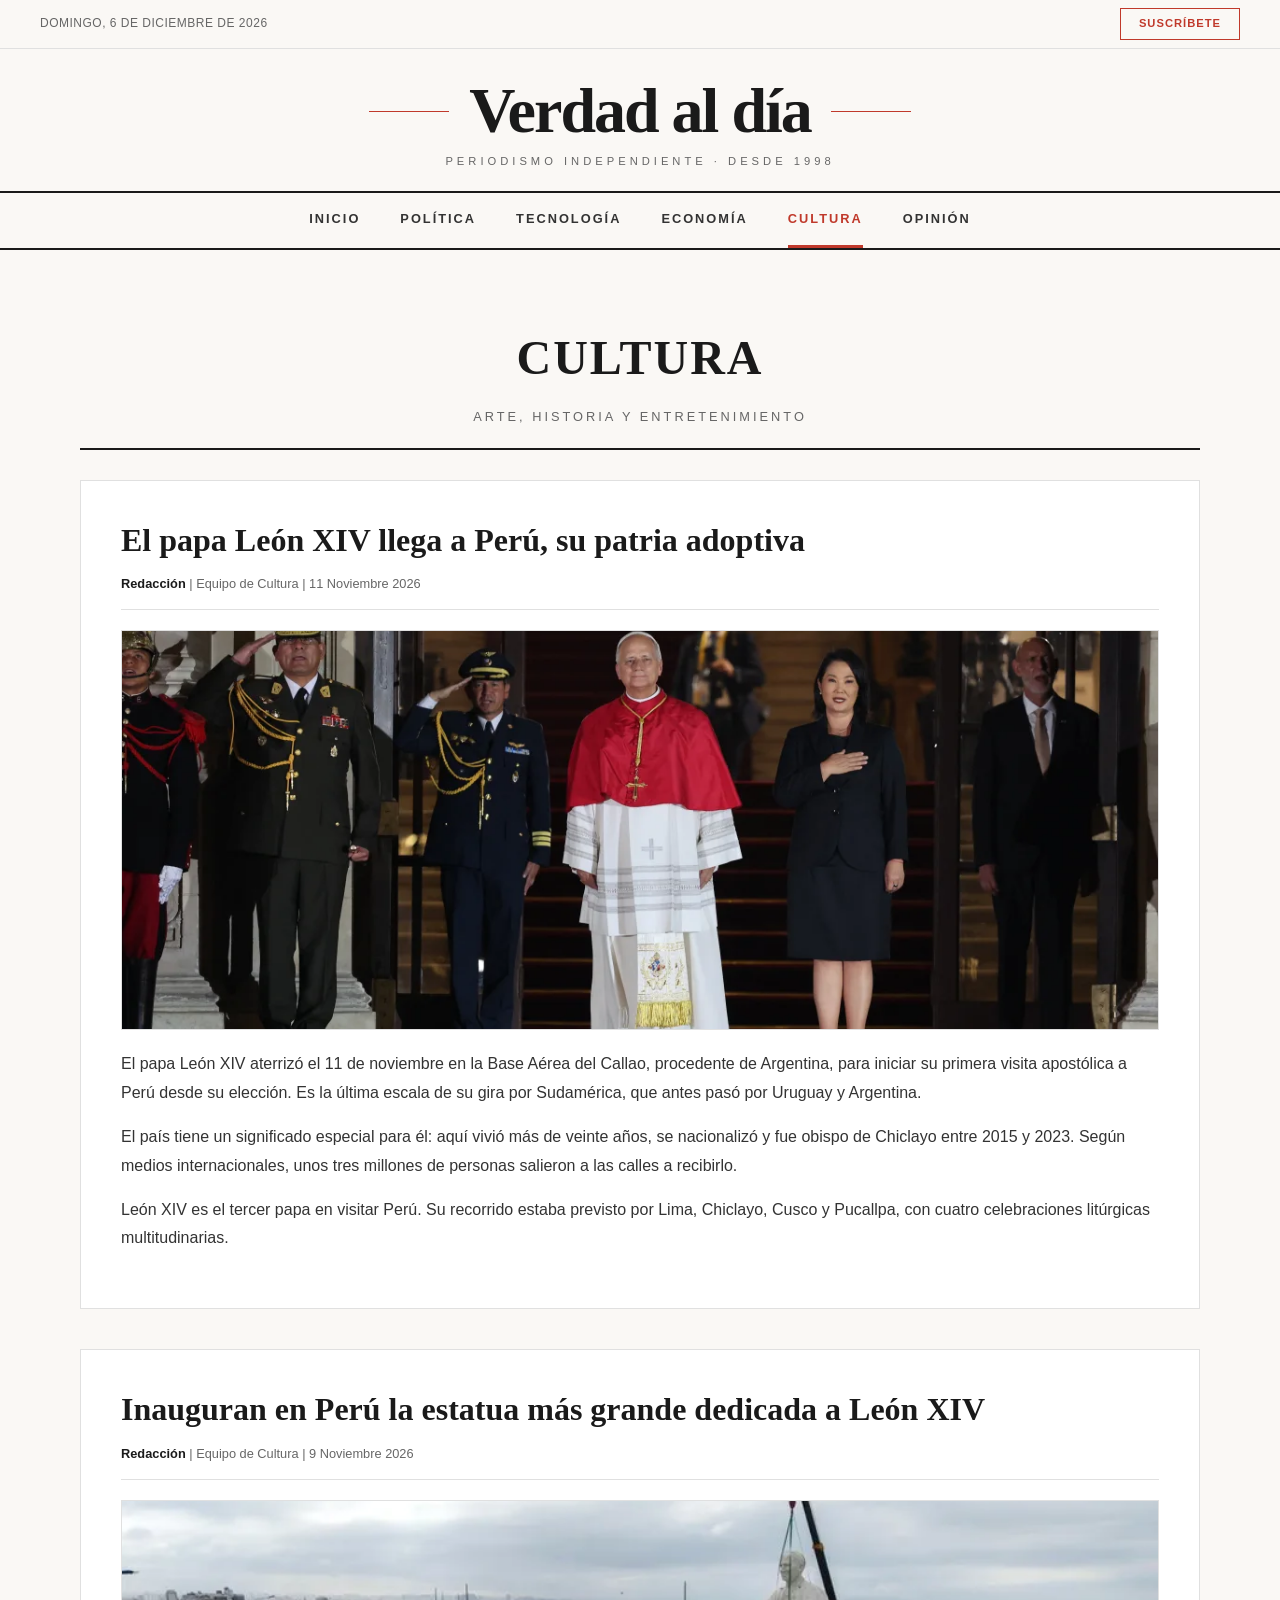
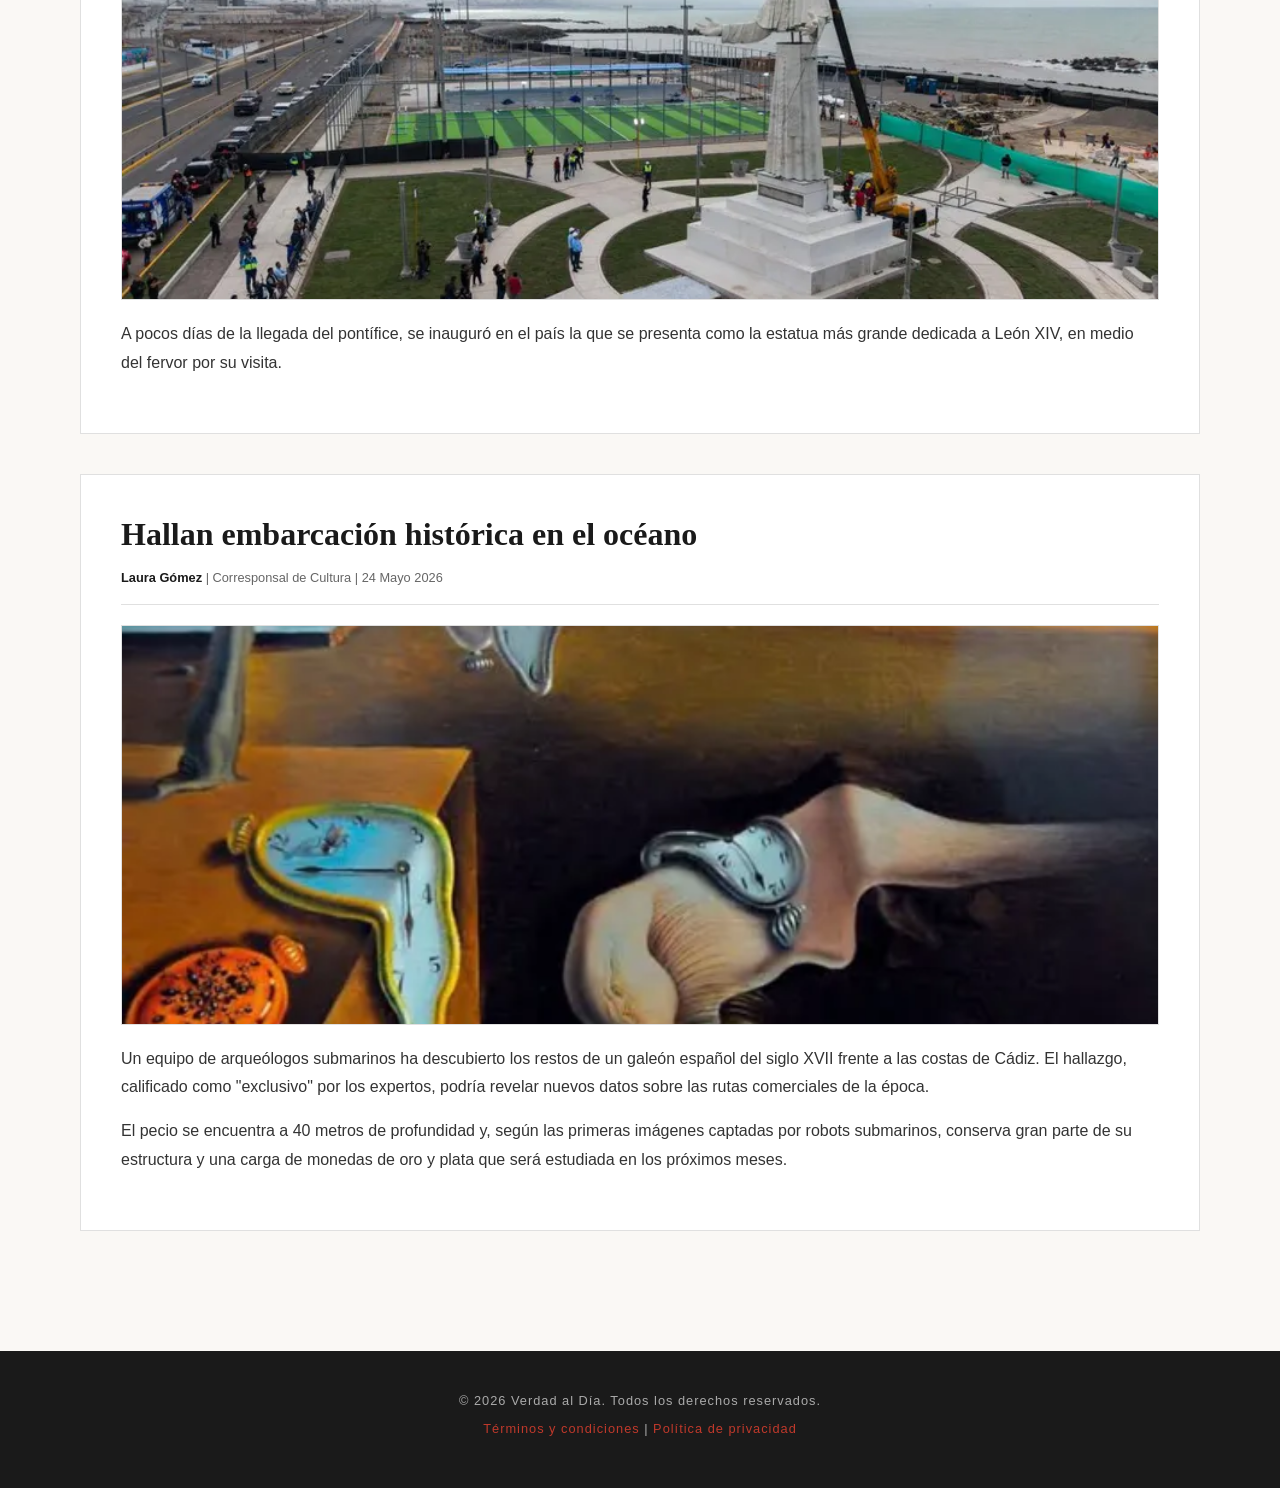
==== commit 0901da07: "Add new articles and enhance hero section with transitions and controls" ====
--- a/cultura.html
+++ b/cultura.html
@@ -38,7 +38,25 @@
             <h1>Cultura</h1>
             <p>Arte, historia y entretenimiento</p>
         </div>
+                <article class="articulo">
+            <h2>El papa León XIV llega a Perú, su patria adoptiva</h2>
+            <div class="meta">
+                <strong>Redacción</strong> | Equipo de Cultura | 11 Noviembre 2026
+            </div>
+            <img src="images/papa-leon-xiv-llegada.jpg" alt="Noticia cultura" style="width: 100%; max-height: 400px; object-fit: cover; margin-bottom: 20px; border: 1px solid var(--borde);">
+            <p>El papa León XIV aterrizó el 11 de noviembre en la Base Aérea del Callao, procedente de Argentina, para iniciar su primera visita apostólica a Perú desde su elección. Es la última escala de su gira por Sudamérica, que antes pasó por Uruguay y Argentina.</p>
+            <p>El país tiene un significado especial para él: aquí vivió más de veinte años, se nacionalizó y fue obispo de Chiclayo entre 2015 y 2023. Según medios internacionales, unos tres millones de personas salieron a las calles a recibirlo.</p>
+            <p>León XIV es el tercer papa en visitar Perú. Su recorrido estaba previsto por Lima, Chiclayo, Cusco y Pucallpa, con cuatro celebraciones litúrgicas multitudinarias.</p>
+        </article>
 
+        <article class="articulo">
+            <h2>Inauguran en Perú la estatua más grande dedicada a León XIV</h2>
+            <div class="meta">
+                <strong>Redacción</strong> | Equipo de Cultura | 9 Noviembre 2026
+            </div>
+            <img src="images/estatua-leon-xiv.jpg" aalt="Noticia cultura" style="width: 100%; max-height: 400px; object-fit: cover; margin-bottom: 20px; border: 1px solid var(--borde);">
+            <p>A pocos días de la llegada del pontífice, se inauguró en el país la que se presenta como la estatua más grande dedicada a León XIV, en medio del fervor por su visita.</p>
+        </article>
         <article class="articulo">
             <h2>Hallan embarcación histórica en el océano</h2>
             <div class="meta">
--- a/css/styles.css
+++ b/css/styles.css
@@ -1,5 +1,5 @@
 /* ============================================
-   VERDAD AL DÍA - HOJA DE ESTILOS PRINCIPAL
+   VERDAD AL DÍA - ESTILOS GLOBALES
    ============================================ */
 * { margin: 0; padding: 0; box-sizing: border-box; }
 
@@ -34,37 +34,8 @@
 .nav-principal a { display: block; padding: 16px 0; font-size: 0.8rem; font-weight: bold; letter-spacing: 2px; text-transform: uppercase; color: var(--gris-oscuro); border-bottom: 3px solid transparent; transition: all 0.3s ease; }
 .nav-principal a:hover, .nav-principal a.activo { color: var(--rojo); border-bottom-color: var(--rojo); }
 
-/* ---------- CONTENEDOR PRINCIPAL ---------- */
+/* ---------- PÁGINAS SECUNDARIAS (Artículos) ---------- */
 .container { max-width: 1200px; margin: 0 auto; padding: 30px 40px; }
-
-/* ---------- NOTICIA PRINCIPAL (HERO) ---------- */
-.hero { display: grid; grid-template-columns: 1.3fr 1fr; gap: 0; background-color: var(--blanco); border: 1px solid var(--borde); margin-bottom: 40px; }
-.hero-imagen { position: relative; min-height: 450px; background-image: url('../images/exclusive-ocean.jpg'); background-size: cover; background-position: center; }
-.badge-exclusiva { position: absolute; top: 20px; left: 20px; background-color: var(--rojo); color: var(--blanco); padding: 6px 16px; font-size: 0.7rem; font-weight: bold; letter-spacing: 2px; text-transform: uppercase; }
-.hero-contenido { padding: 40px; display: flex; flex-direction: column; justify-content: center; }
-.etiqueta-seccion { font-size: 0.7rem; letter-spacing: 3px; color: var(--gris-medio); text-transform: uppercase; margin-bottom: 20px; display: flex; align-items: center; gap: 10px; }
-.etiqueta-seccion::before, .etiqueta-seccion::after { content: ''; flex: 1; height: 1px; background-color: var(--borde); }
-.hero-titulo { font-family: var(--fuente-titulo); font-size: 2.2rem; line-height: 1.2; color: var(--negro); margin-bottom: 20px; font-weight: bold; }
-.hero-resumen { font-size: 0.95rem; color: var(--gris-oscuro); line-height: 1.7; margin-bottom: 25px; }
-.hero-autor { border-top: 1px solid var(--borde); padding-top: 20px; margin-bottom: 25px; }
-.hero-autor .nombre { font-weight: bold; font-size: 0.9rem; color: var(--negro); }
-.hero-autor .cargo { font-size: 0.8rem; color: var(--gris-medio); }
-.btn-leer-mas { display: inline-block; background-color: var(--rojo); color: var(--blanco); padding: 12px 28px; font-size: 0.75rem; font-weight: bold; letter-spacing: 2px; text-transform: uppercase; align-self: flex-start; transition: background-color 0.3s ease; }
-.btn-leer-mas:hover { background-color: var(--rojo-oscuro); }
-
-/* ---------- SECCIÓN DE NOTICIAS ---------- */
-.seccion-titulo { font-family: var(--fuente-titulo); font-size: 1.5rem; font-weight: bold; color: var(--negro); margin: 40px 0 25px; padding-bottom: 10px; border-bottom: 2px solid var(--negro); text-transform: uppercase; letter-spacing: 1px; }
-.grid-noticias { display: grid; grid-template-columns: repeat(3, 1fr); gap: 30px; margin-bottom: 40px; }
-.card-noticia { background-color: var(--blanco); border: 1px solid var(--borde); overflow: hidden; transition: transform 0.3s ease, box-shadow 0.3s ease; display: block; }
-.card-noticia:hover { transform: translateY(-5px); box-shadow: 0 10px 25px rgba(0, 0, 0, 0.1); }
-.card-imagen { height: 180px; background-size: cover; background-position: center; background-color: var(--gris-claro); }
-.card-contenido { padding: 20px; }
-.card-categoria { font-size: 0.65rem; font-weight: bold; letter-spacing: 2px; color: var(--rojo); text-transform: uppercase; margin-bottom: 10px; }
-.card-titulo { font-family: var(--fuente-titulo); font-size: 1.1rem; line-height: 1.3; color: var(--negro); margin-bottom: 10px; font-weight: bold; }
-.card-resumen { font-size: 0.85rem; color: var(--gris-medio); line-height: 1.6; margin-bottom: 15px; }
-.card-fecha { font-size: 0.7rem; color: var(--gris-medio); letter-spacing: 1px; text-transform: uppercase; }
-
-/* ---------- PÁGINAS SECUNDARIAS ---------- */
 .page-header { text-align: center; padding: 40px 20px 20px; border-bottom: 2px solid var(--negro); margin-bottom: 30px; }
 .page-header h1 { font-family: var(--fuente-titulo); font-size: 3rem; color: var(--negro); text-transform: uppercase; letter-spacing: 2px; }
 .page-header p { font-size: 0.8rem; letter-spacing: 3px; color: var(--gris-medio); text-transform: uppercase; margin-top: 10px; }
@@ -74,27 +45,7 @@
 .articulo .meta strong { color: var(--negro); }
 .articulo p { font-size: 1rem; line-height: 1.8; color: var(--gris-oscuro); margin-bottom: 15px; }
 
-/* ---------- FOOTER ---------- */
-.footer { background-color: var(--negro); color: var(--blanco); padding: 40px; text-align: center; margin-top: 60px; }
-.footer p { font-size: 0.8rem; color: #aaa; margin-bottom: 8px; letter-spacing: 1px; }
-.footer a { color: var(--rojo); }
-.footer a:hover { text-decoration: underline; }
-
-/* ---------- RESPONSIVE ---------- */
-@media (max-width: 900px) {
-    .hero { grid-template-columns: 1fr; }
-    .grid-noticias { grid-template-columns: 1fr; }
-    .logo { font-size: 2.5rem; padding: 0 20px; }
-    .logo::before, .logo::after { width: 40px; }
-    .logo::before { left: -30px; } .logo::after { right: -30px; }
-    .nav-principal ul { flex-wrap: wrap; gap: 20px; }
-    .container { padding: 20px; }
-    .top-bar { padding: 8px 20px; font-size: 0.65rem; }
-}
-
-/* ============================================
-   MODAL Y LOGIN (AVANCE 3)
-   ============================================ */
+/* ---------- MODAL DE SUSCRIPCIÓN ---------- */
 .modal { display: none; position: fixed; z-index: 1000; left: 0; top: 0; width: 100%; height: 100%; background-color: rgba(0,0,0,0.6); }
 .modal-contenido { background-color: var(--blanco); margin: 8% auto; padding: 40px; border: 1px solid var(--borde); width: 90%; max-width: 450px; position: relative; text-align: center; border-top: 5px solid var(--rojo); }
 .cerrar-modal { position: absolute; top: 10px; right: 20px; font-size: 28px; font-weight: bold; cursor: pointer; color: var(--gris-oscuro); }
@@ -104,7 +55,69 @@
 .modal-contenido button { padding: 12px; background-color: var(--rojo); color: var(--blanco); border: none; font-weight: bold; cursor: pointer; text-transform: uppercase; letter-spacing: 1px; transition: background 0.3s; }
 .modal-contenido button:hover { background-color: var(--rojo-oscuro); }
 .error-msg { color: var(--rojo); font-size: 0.8rem; display: none; text-align: left; margin-top: -10px; }
-.login-container { max-width: 400px; margin: 80px auto; background: var(--blanco); padding: 40px; border: 1px solid var(--borde); border-top: 5px solid var(--rojo); text-align: center; }
 
-/* UTILIDAD PARA OCULTAR ELEMENTOS CON JAVASCRIPT */
-.oculto { display: none !important; }+/* ---------- FOOTER ---------- */
+.footer { background-color: var(--negro); color: var(--blanco); padding: 40px; text-align: center; margin-top: 60px; }
+.footer p { font-size: 0.8rem; color: #aaa; margin-bottom: 8px; letter-spacing: 1px; }
+.footer a { color: var(--rojo); }
+.footer a:hover { text-decoration: underline; }
+
+/* ---------- RESPONSIVE GLOBAL ---------- */
+@media (max-width: 900px) {
+    .logo { font-size: 2.5rem; padding: 0 20px; }
+    .logo::before, .logo::after { width: 40px; }
+    .logo::before { left: -30px; } .logo::after { right: -30px; }
+    .nav-principal ul { flex-wrap: wrap; gap: 20px; }
+    .container { padding: 20px; }
+    .top-bar { padding: 8px 20px; font-size: 0.65rem; }
+}
+
+/* UTILIDAD */
+.oculto { display: none !important; }
+
+/* Separación entre varias noticias en una misma página */
+.articulo + .articulo {
+    margin-top: 40px;
+    padding-top: 40px;
+    border-top: 1px solid var(--borde);
+}
+
+/* ---------- OPINIÓN ---------- */
+.columna-etiqueta {
+    font-size: 0.65rem;
+    font-weight: bold;
+    letter-spacing: 3px;
+    color: var(--rojo);
+    text-transform: uppercase;
+    margin-bottom: 10px;
+}
+.columna-autor {
+    display: flex;
+    align-items: center;
+    gap: 15px;
+    margin: 15px 0 20px;
+}
+.columna-avatar {
+    width: 50px;
+    height: 50px;
+    border-radius: 50%;
+    background-color: var(--negro);
+    color: var(--blanco);
+    display: flex;
+    align-items: center;
+    justify-content: center;
+    font-weight: bold;
+    font-size: 1.1rem;
+    flex-shrink: 0;
+}
+.columna-autor .nombre { font-weight: bold; font-size: 0.9rem; }
+.columna-autor .cargo { font-size: 0.8rem; color: var(--gris-medio); }
+.opinion-cita {
+    border-left: 4px solid var(--rojo);
+    padding: 10px 20px;
+    margin: 20px 0;
+    font-family: var(--fuente-titulo);
+    font-size: 1.2rem;
+    font-style: italic;
+    color: var(--negro);
+}
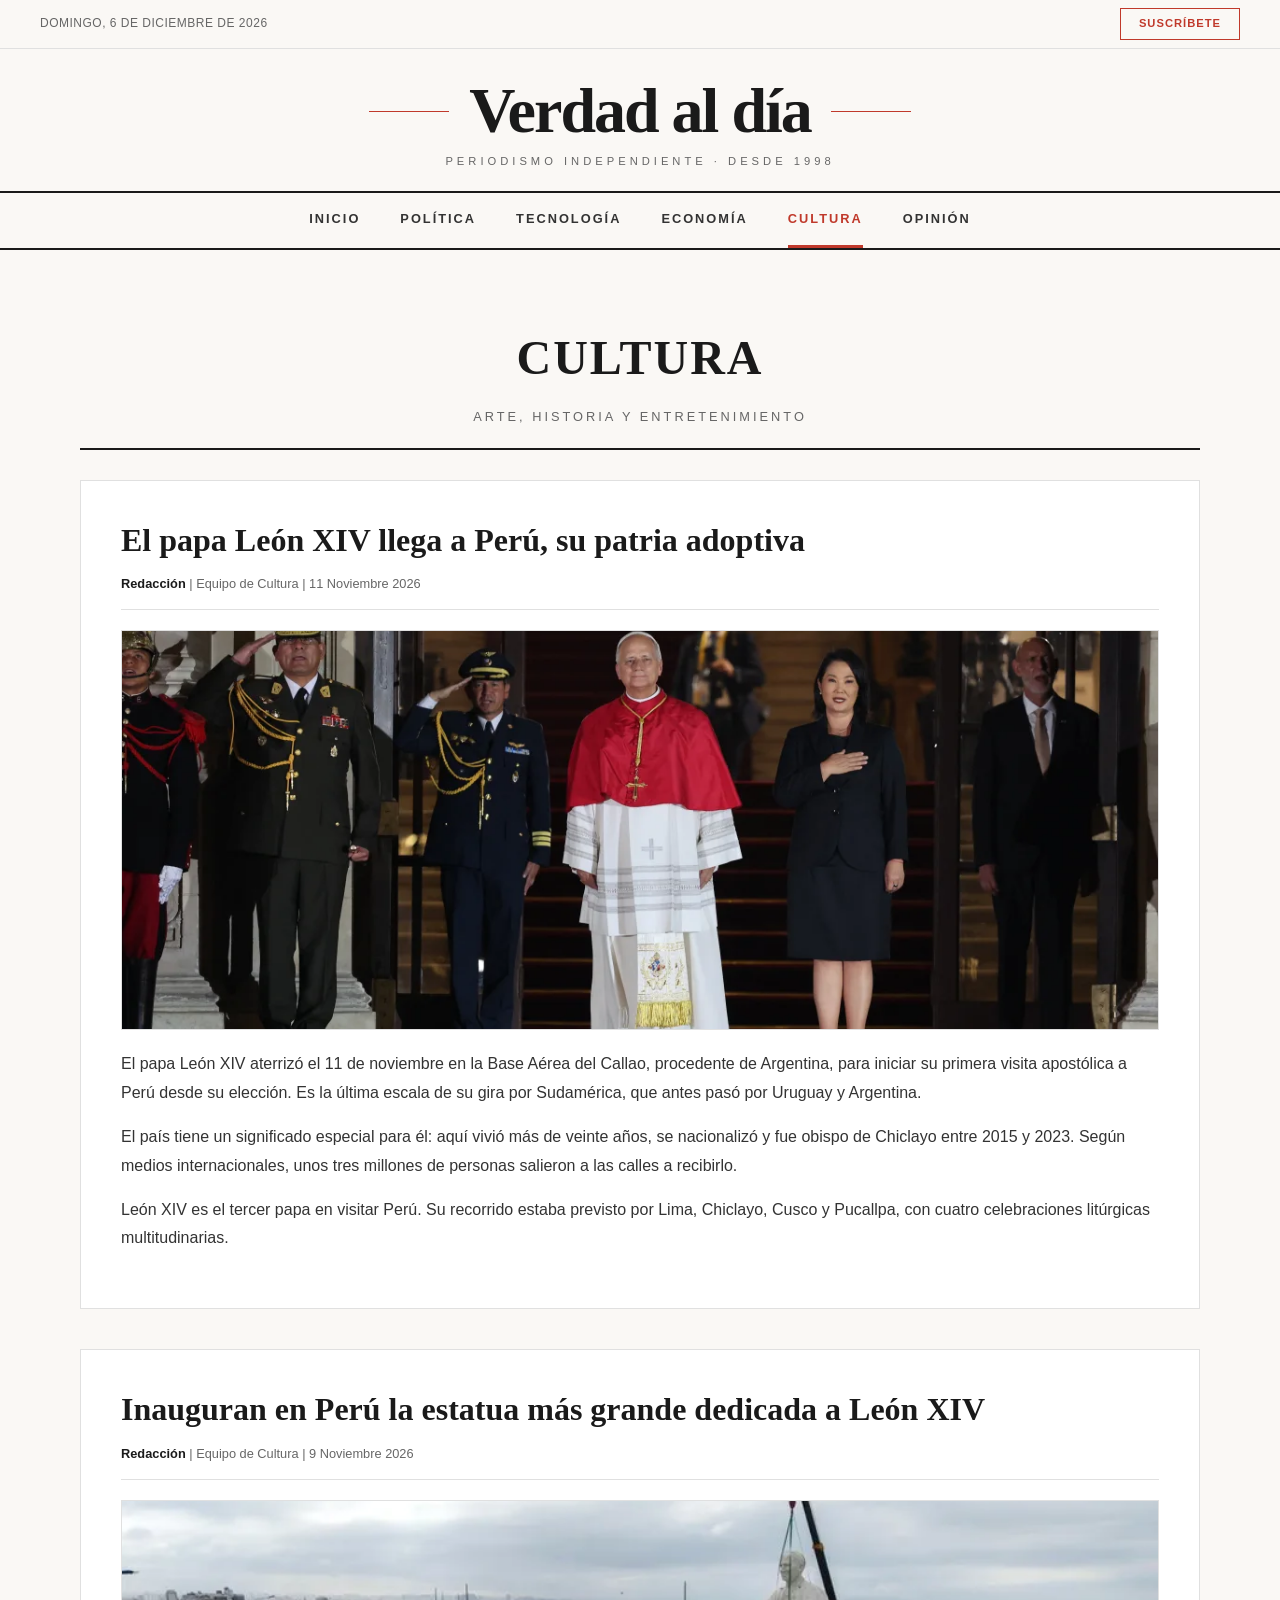
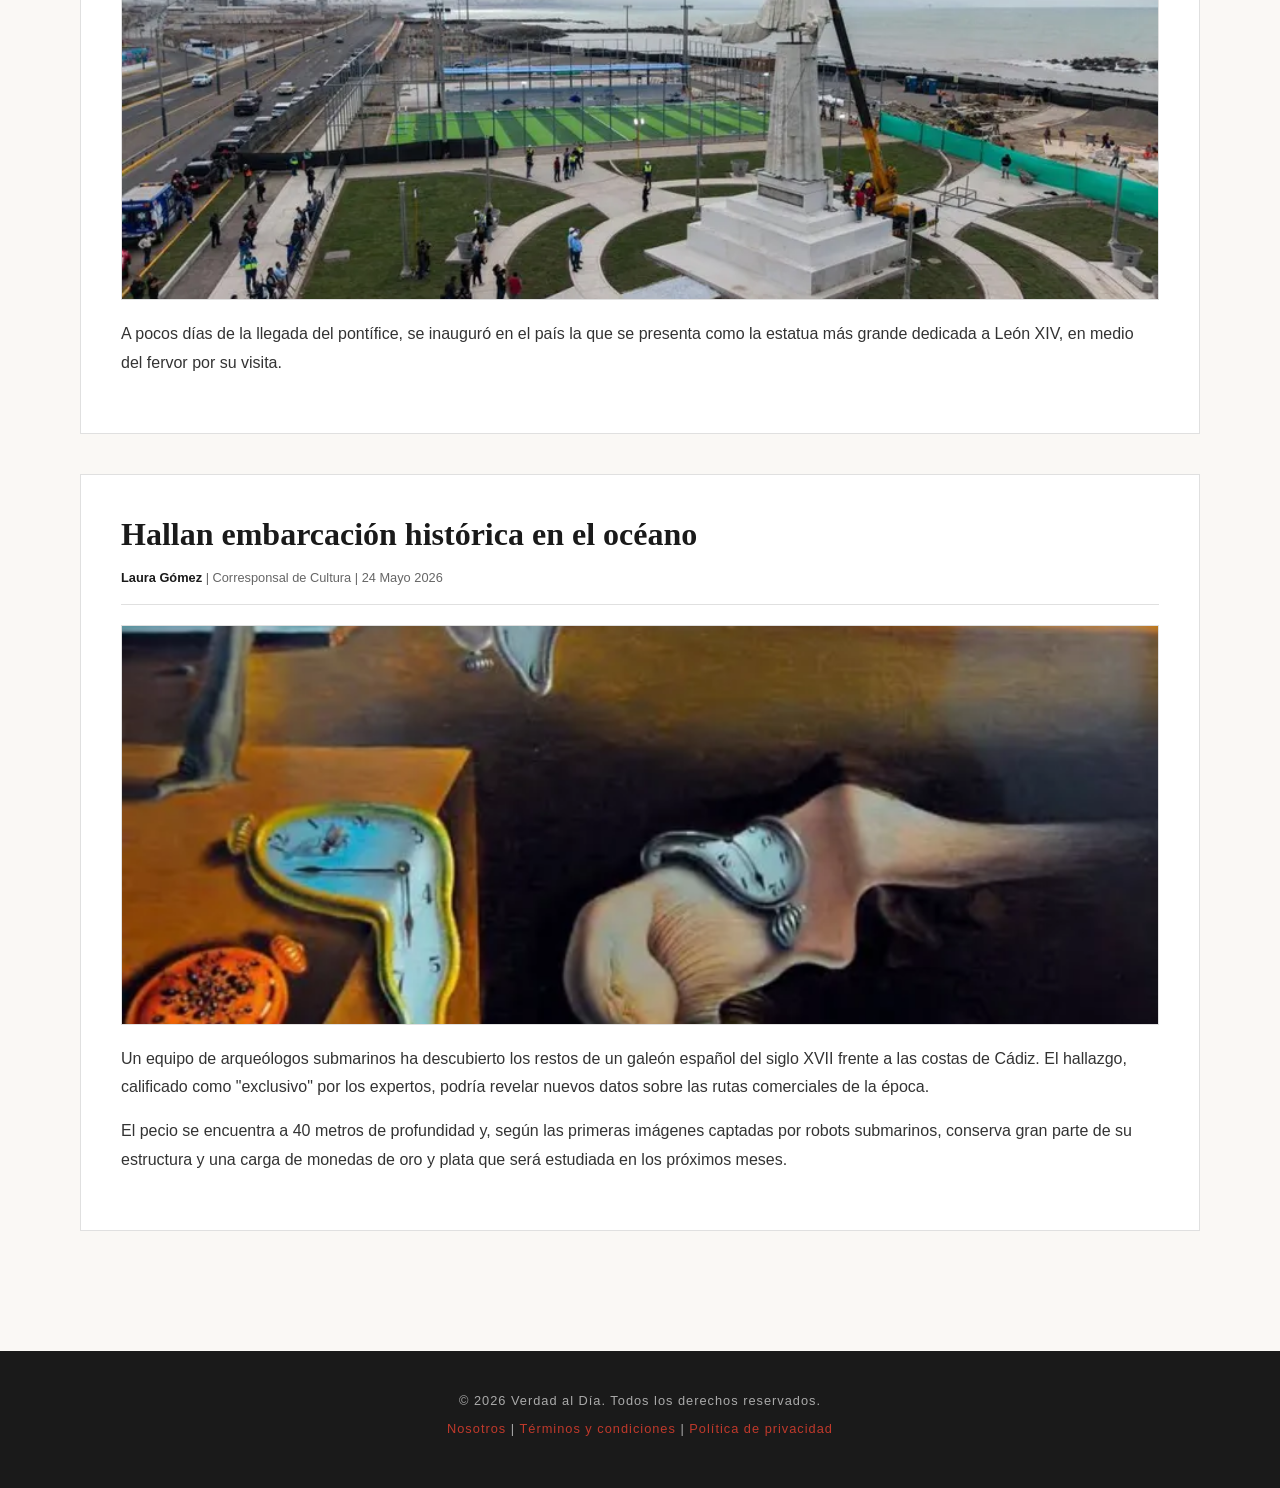
==== commit ce882321: "Add 'Nosotros' page with mission, vision, values, and location details; update footer links across m" ====
--- a/cultura.html
+++ b/cultura.html
@@ -86,7 +86,7 @@
     <!-- FOOTER -->
     <footer class="footer">
         <p>&copy; 2026 Verdad al Día. Todos los derechos reservados.</p>
-        <p><a href="#">Términos y condiciones</a> | <a href="#">Política de privacidad</a></p>
+        <p><a href="nosotros.html">Nosotros</a> | <a href="#">Términos y condiciones</a> | <a href="#">Política de privacidad</a></p>
     </footer>
 
     <!-- SCRIPT JS -->
--- a/css/styles.css
+++ b/css/styles.css
@@ -120,4 +120,47 @@
     font-size: 1.2rem;
     font-style: italic;
     color: var(--negro);
+}
+
+/* ---------- NOSOTROS ---------- */
+.nosotros-grid {
+    display: grid;
+    grid-template-columns: 1fr 1fr;
+    gap: 30px;
+    margin-bottom: 20px;
+}
+.nosotros-card {
+    background-color: var(--blanco);
+    border: 1px solid var(--borde);
+    border-top: 4px solid var(--rojo);
+    padding: 30px;
+}
+.nosotros-card h2 {
+    font-family: var(--fuente-titulo);
+    font-size: 1.5rem;
+    margin-bottom: 15px;
+}
+.nosotros-card p { line-height: 1.7; color: var(--gris-oscuro); }
+
+.nosotros-valores { list-style: none; padding: 0; margin: 0 0 20px; }
+.nosotros-valores li {
+    padding: 12px 0;
+    border-bottom: 1px solid var(--borde);
+    line-height: 1.6;
+}
+
+.ubicacion-card {
+    display: flex;
+    gap: 20px;
+    background-color: var(--blanco);
+    border: 1px solid var(--borde);
+    padding: 30px;
+    margin-bottom: 40px;
+}
+.ubicacion-icono { font-size: 2.5rem; line-height: 1; }
+.ubicacion-card h3 { font-family: var(--fuente-titulo); margin-bottom: 10px; }
+.ubicacion-card p { line-height: 1.7; margin-bottom: 8px; }
+
+@media (max-width: 900px) {
+    .nosotros-grid { grid-template-columns: 1fr; }
 }
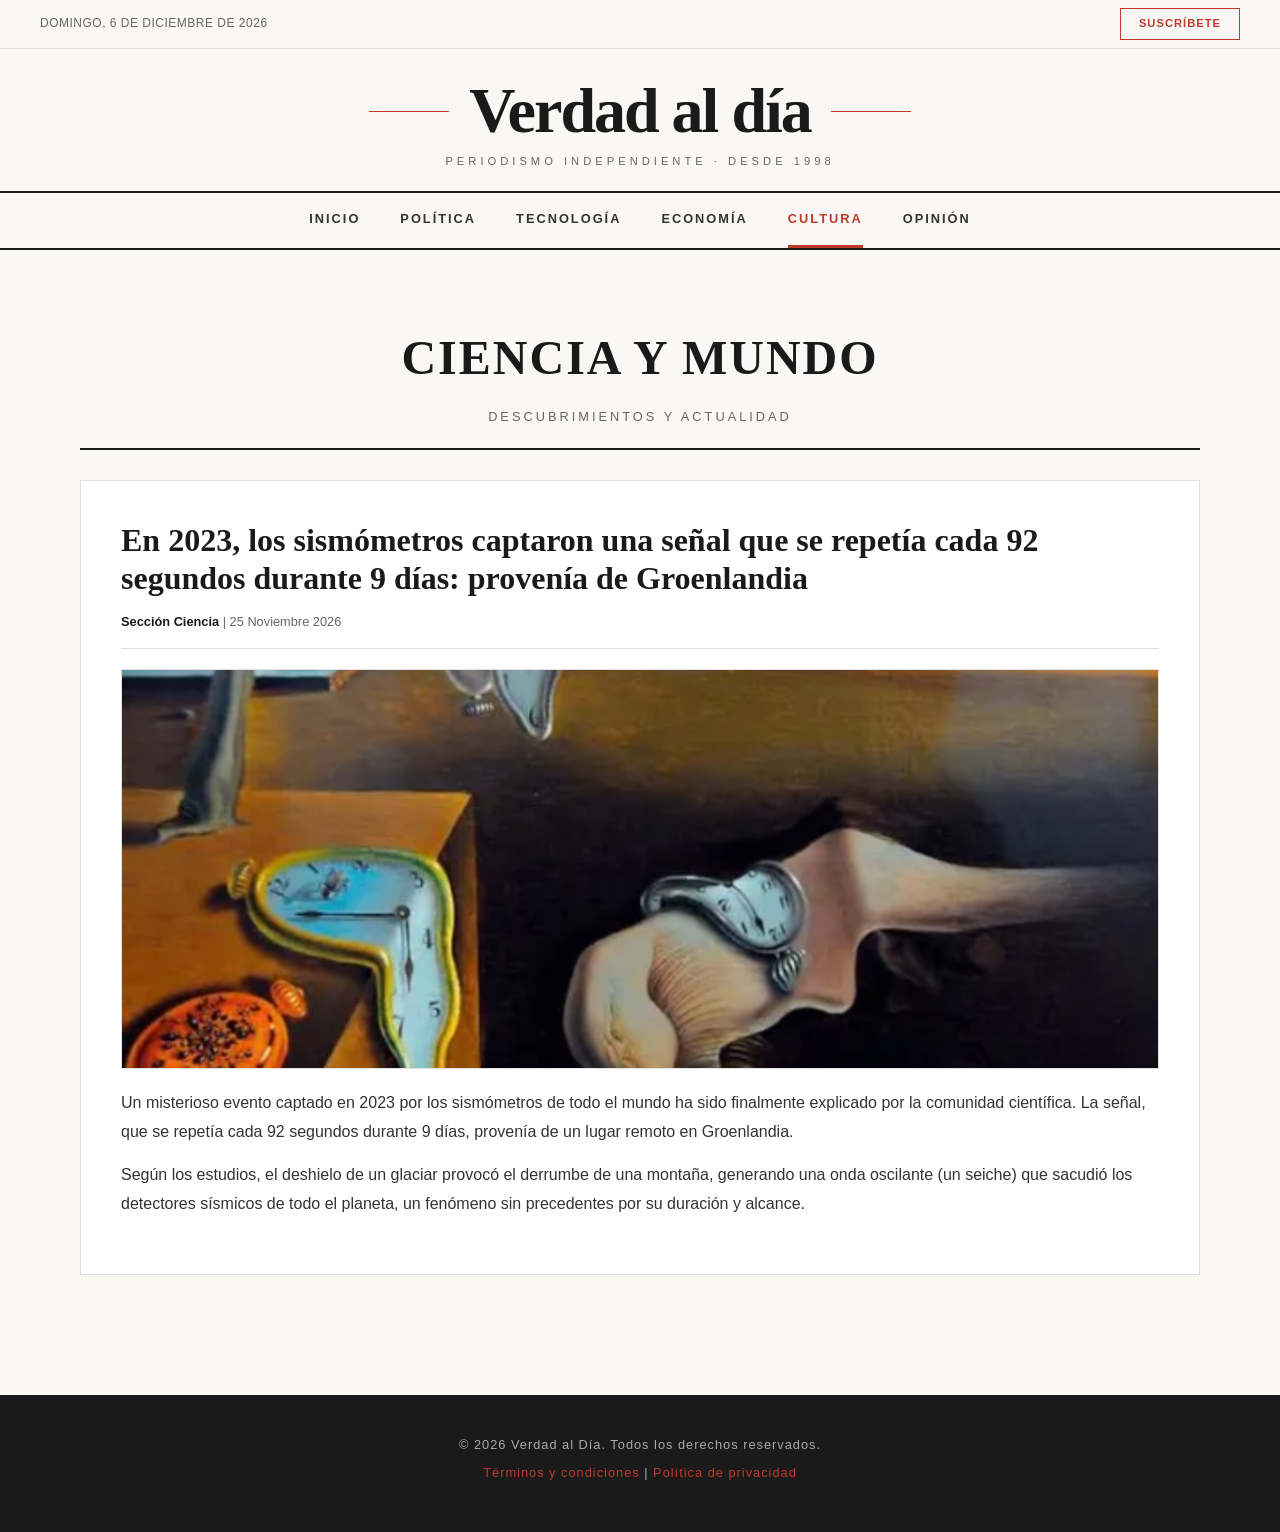
==== commit 47eb7967: "gragando mas cosas" ====
--- a/cultura.html
+++ b/cultura.html
@@ -3,24 +3,20 @@
 <head>
     <meta charset="UTF-8">
     <meta name="viewport" content="width=device-width, initial-scale=1.0">
-    <title>Cultura - Verdad al Día</title>
+    <title>Ciencia y Cultura - Verdad al Día</title>
     <link rel="stylesheet" href="css/styles.css">
 </head>
 <body>
-
-    <!-- TOP BAR -->
     <div class="top-bar">
         <span class="fecha" id="fecha-hoy">Cargando fecha...</span>
         <a href="#" class="btn-suscribete">Suscríbete</a>
     </div>
 
-    <!-- HEADER -->
     <header class="header">
         <a href="index.html" class="logo">Verdad al día</a>
         <p class="slogan">Periodismo independiente · Desde 1998</p>
     </header>
 
-    <!-- NAVEGACIÓN -->
     <nav class="nav-principal">
         <ul>
             <li><a href="index.html">Inicio</a></li>
@@ -32,44 +28,24 @@
         </ul>
     </nav>
 
-    <!-- CONTENIDO PRINCIPAL -->
     <div class="container">
         <div class="page-header">
-            <h1>Cultura</h1>
-            <p>Arte, historia y entretenimiento</p>
+            <h1>Ciencia y Mundo</h1>
+            <p>Descubrimientos y actualidad</p>
         </div>
-                <article class="articulo">
-            <h2>El papa León XIV llega a Perú, su patria adoptiva</h2>
-            <div class="meta">
-                <strong>Redacción</strong> | Equipo de Cultura | 11 Noviembre 2026
-            </div>
-            <img src="images/papa-leon-xiv-llegada.jpg" alt="Noticia cultura" style="width: 100%; max-height: 400px; object-fit: cover; margin-bottom: 20px; border: 1px solid var(--borde);">
-            <p>El papa León XIV aterrizó el 11 de noviembre en la Base Aérea del Callao, procedente de Argentina, para iniciar su primera visita apostólica a Perú desde su elección. Es la última escala de su gira por Sudamérica, que antes pasó por Uruguay y Argentina.</p>
-            <p>El país tiene un significado especial para él: aquí vivió más de veinte años, se nacionalizó y fue obispo de Chiclayo entre 2015 y 2023. Según medios internacionales, unos tres millones de personas salieron a las calles a recibirlo.</p>
-            <p>León XIV es el tercer papa en visitar Perú. Su recorrido estaba previsto por Lima, Chiclayo, Cusco y Pucallpa, con cuatro celebraciones litúrgicas multitudinarias.</p>
-        </article>
 
         <article class="articulo">
-            <h2>Inauguran en Perú la estatua más grande dedicada a León XIV</h2>
+            <h2>En 2023, los sismómetros captaron una señal que se repetía cada 92 segundos durante 9 días: provenía de Groenlandia</h2>
             <div class="meta">
-                <strong>Redacción</strong> | Equipo de Cultura | 9 Noviembre 2026
+                <strong>Sección Ciencia</strong> | 25 Noviembre 2026
             </div>
-            <img src="images/estatua-leon-xiv.jpg" aalt="Noticia cultura" style="width: 100%; max-height: 400px; object-fit: cover; margin-bottom: 20px; border: 1px solid var(--borde);">
-            <p>A pocos días de la llegada del pontífice, se inauguró en el país la que se presenta como la estatua más grande dedicada a León XIV, en medio del fervor por su visita.</p>
-        </article>
-        <article class="articulo">
-            <h2>Hallan embarcación histórica en el océano</h2>
-            <div class="meta">
-                <strong>Laura Gómez</strong> | Corresponsal de Cultura | 24 Mayo 2026
-            </div>
-            <img src="images/noticia-cultura.jpg" alt="Noticia cultura" style="width: 100%; max-height: 400px; object-fit: cover; margin-bottom: 20px; border: 1px solid var(--borde);">
+            <img src="images/noticia-cultura.jpg" alt="Glaciar Groenlandia" style="width: 100%; max-height: 400px; object-fit: cover; margin-bottom: 20px; border: 1px solid var(--borde);">
             
-            <p>Un equipo de arqueólogos submarinos ha descubierto los restos de un galeón español del siglo XVII frente a las costas de Cádiz. El hallazgo, calificado como "exclusivo" por los expertos, podría revelar nuevos datos sobre las rutas comerciales de la época.</p>
-            <p>El pecio se encuentra a 40 metros de profundidad y, según las primeras imágenes captadas por robots submarinos, conserva gran parte de su estructura y una carga de monedas de oro y plata que será estudiada en los próximos meses.</p>
+            <p>Un misterioso evento captado en 2023 por los sismómetros de todo el mundo ha sido finalmente explicado por la comunidad científica. La señal, que se repetía cada 92 segundos durante 9 días, provenía de un lugar remoto en Groenlandia.</p>
+            <p>Según los estudios, el deshielo de un glaciar provocó el derrumbe de una montaña, generando una onda oscilante (un seiche) que sacudió los detectores sísmicos de todo el planeta, un fenómeno sin precedentes por su duración y alcance.</p>
         </article>
     </div>
 
-    <!-- MODAL DE SUSCRIPCIÓN -->
     <div id="modalSuscripcion" class="modal">
         <div class="modal-contenido">
             <span class="cerrar-modal" id="cerrarModal">&times;</span>
@@ -83,13 +59,11 @@
         </div>
     </div>
 
-    <!-- FOOTER -->
     <footer class="footer">
         <p>&copy; 2026 Verdad al Día. Todos los derechos reservados.</p>
-        <p><a href="nosotros.html">Nosotros</a> | <a href="#">Términos y condiciones</a> | <a href="#">Política de privacidad</a></p>
+        <p><a href="#">Términos y condiciones</a> | <a href="#">Política de privacidad</a></p>
     </footer>
 
-    <!-- SCRIPT JS -->
     <script src="js/script.js"></script>
 </body>
 </html>
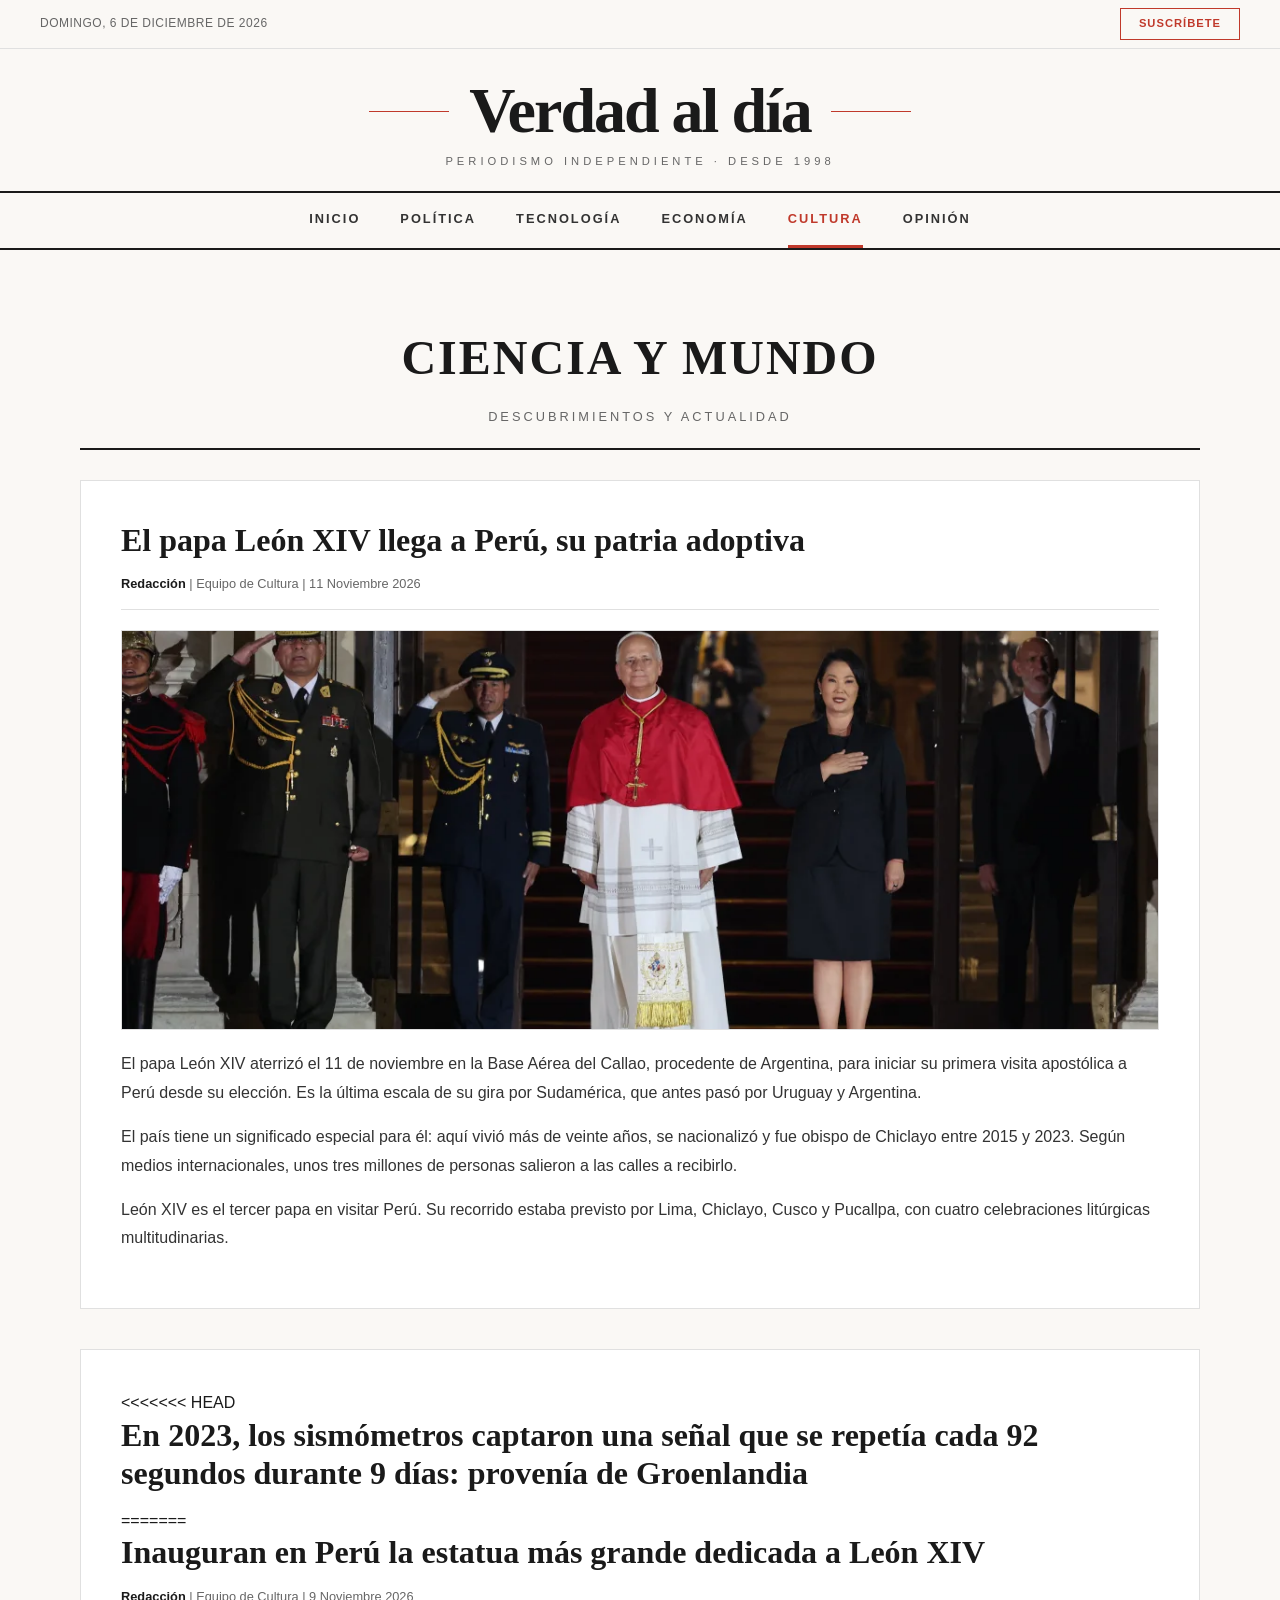
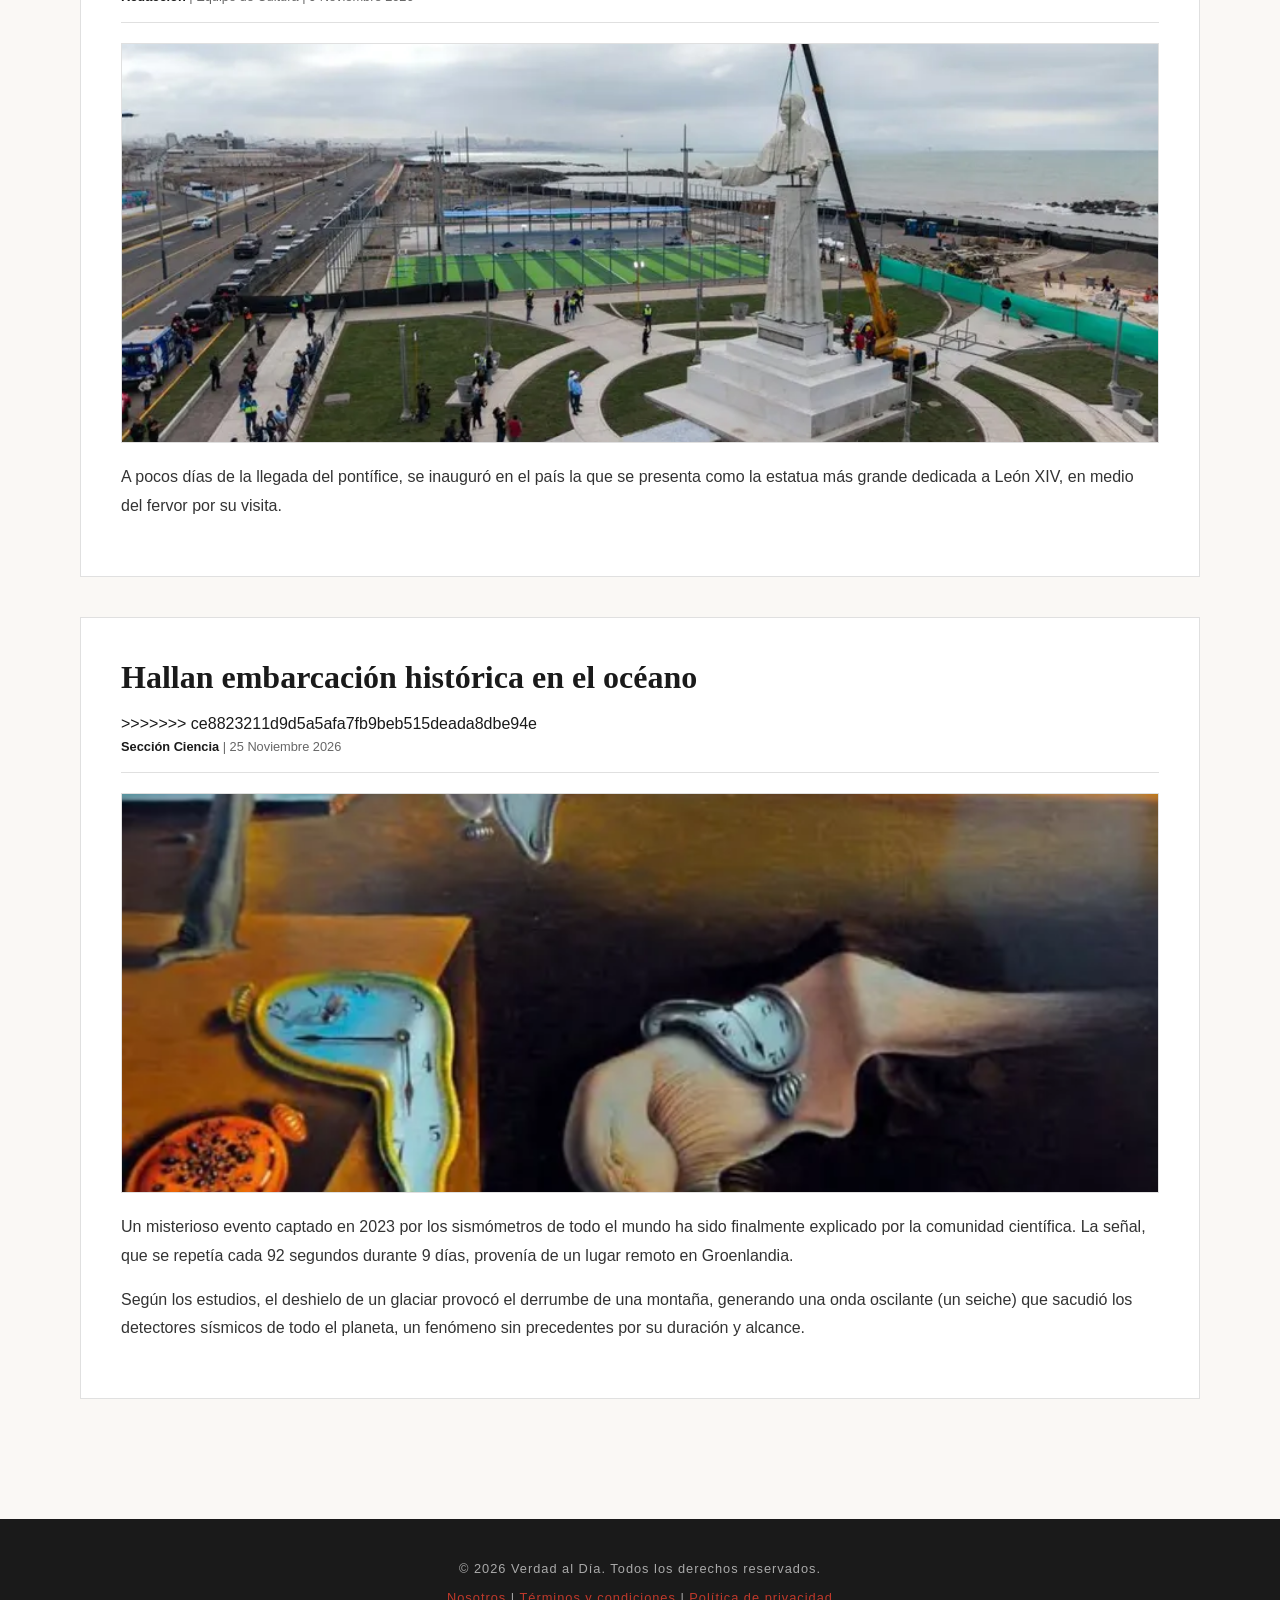
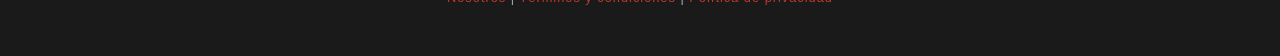
==== commit eed6729c: "actualizacion" ====
--- a/cultura.html
+++ b/cultura.html
@@ -33,9 +33,31 @@
             <h1>Ciencia y Mundo</h1>
             <p>Descubrimientos y actualidad</p>
         </div>
+                <article class="articulo">
+            <h2>El papa León XIV llega a Perú, su patria adoptiva</h2>
+            <div class="meta">
+                <strong>Redacción</strong> | Equipo de Cultura | 11 Noviembre 2026
+            </div>
+            <img src="images/papa-leon-xiv-llegada.jpg" alt="Noticia cultura" style="width: 100%; max-height: 400px; object-fit: cover; margin-bottom: 20px; border: 1px solid var(--borde);">
+            <p>El papa León XIV aterrizó el 11 de noviembre en la Base Aérea del Callao, procedente de Argentina, para iniciar su primera visita apostólica a Perú desde su elección. Es la última escala de su gira por Sudamérica, que antes pasó por Uruguay y Argentina.</p>
+            <p>El país tiene un significado especial para él: aquí vivió más de veinte años, se nacionalizó y fue obispo de Chiclayo entre 2015 y 2023. Según medios internacionales, unos tres millones de personas salieron a las calles a recibirlo.</p>
+            <p>León XIV es el tercer papa en visitar Perú. Su recorrido estaba previsto por Lima, Chiclayo, Cusco y Pucallpa, con cuatro celebraciones litúrgicas multitudinarias.</p>
+        </article>
 
         <article class="articulo">
+<<<<<<< HEAD
             <h2>En 2023, los sismómetros captaron una señal que se repetía cada 92 segundos durante 9 días: provenía de Groenlandia</h2>
+=======
+            <h2>Inauguran en Perú la estatua más grande dedicada a León XIV</h2>
+            <div class="meta">
+                <strong>Redacción</strong> | Equipo de Cultura | 9 Noviembre 2026
+            </div>
+            <img src="images/estatua-leon-xiv.jpg" aalt="Noticia cultura" style="width: 100%; max-height: 400px; object-fit: cover; margin-bottom: 20px; border: 1px solid var(--borde);">
+            <p>A pocos días de la llegada del pontífice, se inauguró en el país la que se presenta como la estatua más grande dedicada a León XIV, en medio del fervor por su visita.</p>
+        </article>
+        <article class="articulo">
+            <h2>Hallan embarcación histórica en el océano</h2>
+>>>>>>> ce8823211d9d5a5afa7fb9beb515deada8dbe94e
             <div class="meta">
                 <strong>Sección Ciencia</strong> | 25 Noviembre 2026
             </div>
@@ -61,7 +83,7 @@
 
     <footer class="footer">
         <p>&copy; 2026 Verdad al Día. Todos los derechos reservados.</p>
-        <p><a href="#">Términos y condiciones</a> | <a href="#">Política de privacidad</a></p>
+        <p><a href="nosotros.html">Nosotros</a> | <a href="#">Términos y condiciones</a> | <a href="#">Política de privacidad</a></p>
     </footer>
 
     <script src="js/script.js"></script>
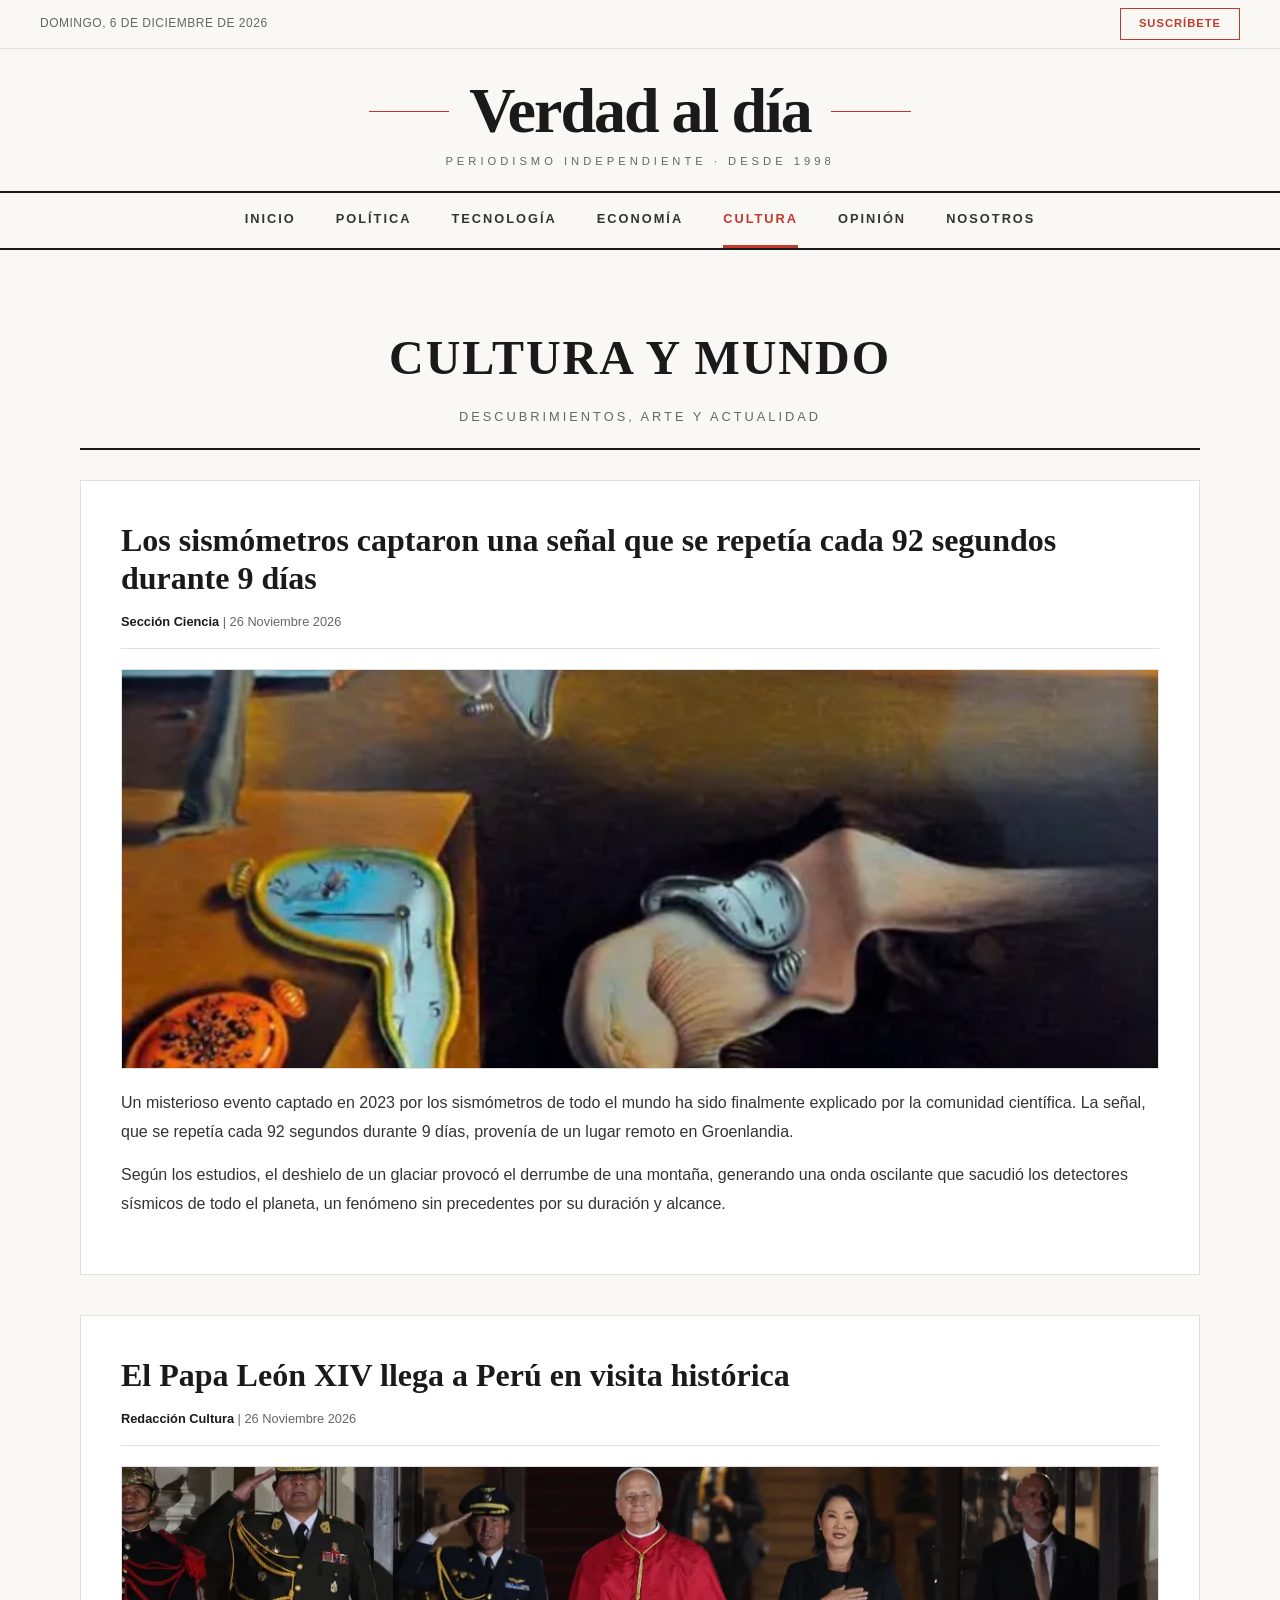
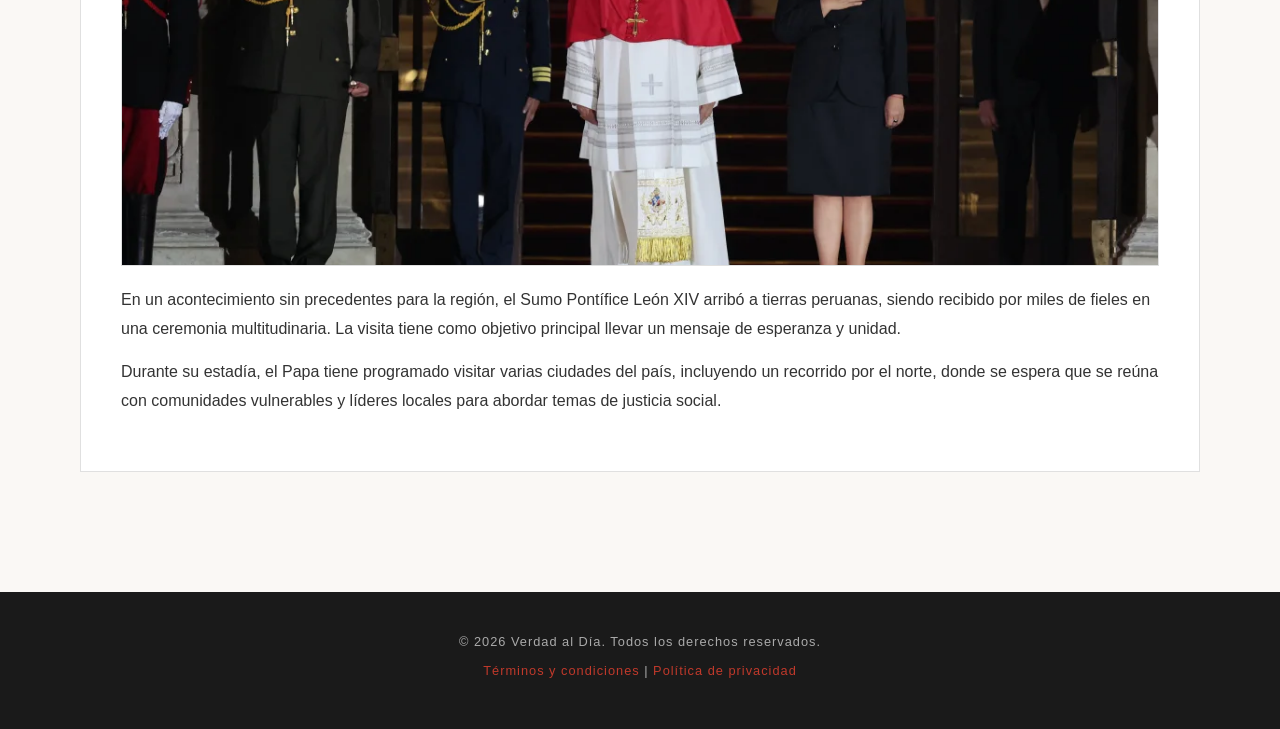
==== commit 955b04f2: "actualizacion, mejora y arreglo de imagenes" ====
--- a/cultura.html
+++ b/cultura.html
@@ -3,10 +3,11 @@
 <head>
     <meta charset="UTF-8">
     <meta name="viewport" content="width=device-width, initial-scale=1.0">
-    <title>Ciencia y Cultura - Verdad al Día</title>
+    <title>Cultura - Verdad al Día</title>
     <link rel="stylesheet" href="css/styles.css">
 </head>
 <body>
+
     <div class="top-bar">
         <span class="fecha" id="fecha-hoy">Cargando fecha...</span>
         <a href="#" class="btn-suscribete">Suscríbete</a>
@@ -25,46 +26,38 @@
             <li><a href="economia.html">Economía</a></li>
             <li><a href="cultura.html" class="activo">Cultura</a></li>
             <li><a href="opinion.html">Opinión</a></li>
+            <li><a href="nosotros.html">Nosotros</a></li>
         </ul>
     </nav>
 
     <div class="container">
         <div class="page-header">
-            <h1>Ciencia y Mundo</h1>
-            <p>Descubrimientos y actualidad</p>
+            <h1>Cultura y Mundo</h1>
+            <p>Descubrimientos, arte y actualidad</p>
         </div>
-                <article class="articulo">
-            <h2>El papa León XIV llega a Perú, su patria adoptiva</h2>
+
+        <!-- Noticia 1 -->
+        <article class="articulo">
+            <h2>Los sismómetros captaron una señal que se repetía cada 92 segundos durante 9 días</h2>
             <div class="meta">
-                <strong>Redacción</strong> | Equipo de Cultura | 11 Noviembre 2026
-            </div>
-            <img src="images/papa-leon-xiv-llegada.jpg" alt="Noticia cultura" style="width: 100%; max-height: 400px; object-fit: cover; margin-bottom: 20px; border: 1px solid var(--borde);">
-            <p>El papa León XIV aterrizó el 11 de noviembre en la Base Aérea del Callao, procedente de Argentina, para iniciar su primera visita apostólica a Perú desde su elección. Es la última escala de su gira por Sudamérica, que antes pasó por Uruguay y Argentina.</p>
-            <p>El país tiene un significado especial para él: aquí vivió más de veinte años, se nacionalizó y fue obispo de Chiclayo entre 2015 y 2023. Según medios internacionales, unos tres millones de personas salieron a las calles a recibirlo.</p>
-            <p>León XIV es el tercer papa en visitar Perú. Su recorrido estaba previsto por Lima, Chiclayo, Cusco y Pucallpa, con cuatro celebraciones litúrgicas multitudinarias.</p>
-        </article>
-
-        <article class="articulo">
-<<<<<<< HEAD
-            <h2>En 2023, los sismómetros captaron una señal que se repetía cada 92 segundos durante 9 días: provenía de Groenlandia</h2>
-=======
-            <h2>Inauguran en Perú la estatua más grande dedicada a León XIV</h2>
-            <div class="meta">
-                <strong>Redacción</strong> | Equipo de Cultura | 9 Noviembre 2026
-            </div>
-            <img src="images/estatua-leon-xiv.jpg" aalt="Noticia cultura" style="width: 100%; max-height: 400px; object-fit: cover; margin-bottom: 20px; border: 1px solid var(--borde);">
-            <p>A pocos días de la llegada del pontífice, se inauguró en el país la que se presenta como la estatua más grande dedicada a León XIV, en medio del fervor por su visita.</p>
-        </article>
-        <article class="articulo">
-            <h2>Hallan embarcación histórica en el océano</h2>
->>>>>>> ce8823211d9d5a5afa7fb9beb515deada8dbe94e
-            <div class="meta">
-                <strong>Sección Ciencia</strong> | 25 Noviembre 2026
+                <strong>Sección Ciencia</strong> | 26 Noviembre 2026
             </div>
             <img src="images/noticia-cultura.jpg" alt="Glaciar Groenlandia" style="width: 100%; max-height: 400px; object-fit: cover; margin-bottom: 20px; border: 1px solid var(--borde);">
             
             <p>Un misterioso evento captado en 2023 por los sismómetros de todo el mundo ha sido finalmente explicado por la comunidad científica. La señal, que se repetía cada 92 segundos durante 9 días, provenía de un lugar remoto en Groenlandia.</p>
-            <p>Según los estudios, el deshielo de un glaciar provocó el derrumbe de una montaña, generando una onda oscilante (un seiche) que sacudió los detectores sísmicos de todo el planeta, un fenómeno sin precedentes por su duración y alcance.</p>
+            <p>Según los estudios, el deshielo de un glaciar provocó el derrumbe de una montaña, generando una onda oscilante que sacudió los detectores sísmicos de todo el planeta, un fenómeno sin precedentes por su duración y alcance.</p>
+        </article>
+
+        <!-- Noticia 2 (Nueva) -->
+        <article class="articulo">
+            <h2>El Papa León XIV llega a Perú en visita histórica</h2>
+            <div class="meta">
+                <strong>Redacción Cultura</strong> | 26 Noviembre 2026
+            </div>
+            <img src="images/papa-leon-xiv-llegada.jpg" alt="Papa León XIV" style="width: 100%; max-height: 400px; object-fit: cover; margin-bottom: 20px; border: 1px solid var(--borde);">
+            
+            <p>En un acontecimiento sin precedentes para la región, el Sumo Pontífice León XIV arribó a tierras peruanas, siendo recibido por miles de fieles en una ceremonia multitudinaria. La visita tiene como objetivo principal llevar un mensaje de esperanza y unidad.</p>
+            <p>Durante su estadía, el Papa tiene programado visitar varias ciudades del país, incluyendo un recorrido por el norte, donde se espera que se reúna con comunidades vulnerables y líderes locales para abordar temas de justicia social.</p>
         </article>
     </div>
 
@@ -83,7 +76,7 @@
 
     <footer class="footer">
         <p>&copy; 2026 Verdad al Día. Todos los derechos reservados.</p>
-        <p><a href="nosotros.html">Nosotros</a> | <a href="#">Términos y condiciones</a> | <a href="#">Política de privacidad</a></p>
+        <p><a href="#">Términos y condiciones</a> | <a href="#">Política de privacidad</a></p>
     </footer>
 
     <script src="js/script.js"></script>
--- a/css/styles.css
+++ b/css/styles.css
@@ -1,12 +1,19 @@
 /* ============================================
    VERDAD AL DÍA - ESTILOS GLOBALES
    ============================================ */
+
 * { margin: 0; padding: 0; box-sizing: border-box; }
 
 :root {
-    --rojo: #c0392b; --rojo-oscuro: #a93226; --negro: #1a1a1a;
-    --gris-oscuro: #333; --gris-medio: #666; --gris-claro: #f5f5f5;
-    --beige: #faf8f5; --blanco: #ffffff; --borde: #e0e0e0;
+    --rojo: #c0392b; 
+    --rojo-oscuro: #a93226; 
+    --negro: #1a1a1a;
+    --gris-oscuro: #333; 
+    --gris-medio: #666; 
+    --gris-claro: #f5f5f5;
+    --beige: #faf8f5; 
+    --blanco: #ffffff; 
+    --borde: #e0e0e0;
     --fuente-titulo: 'Georgia', 'Times New Roman', serif;
     --fuente-cuerpo: 'Helvetica Neue', Arial, sans-serif;
 }
@@ -34,7 +41,7 @@
 .nav-principal a { display: block; padding: 16px 0; font-size: 0.8rem; font-weight: bold; letter-spacing: 2px; text-transform: uppercase; color: var(--gris-oscuro); border-bottom: 3px solid transparent; transition: all 0.3s ease; }
 .nav-principal a:hover, .nav-principal a.activo { color: var(--rojo); border-bottom-color: var(--rojo); }
 
-/* ---------- PÁGINAS SECUNDARIAS (Artículos) ---------- */
+/* ---------- CONTENEDOR Y PÁGINAS SECUNDARIAS ---------- */
 .container { max-width: 1200px; margin: 0 auto; padding: 30px 40px; }
 .page-header { text-align: center; padding: 40px 20px 20px; border-bottom: 2px solid var(--negro); margin-bottom: 30px; }
 .page-header h1 { font-family: var(--fuente-titulo); font-size: 3rem; color: var(--negro); text-transform: uppercase; letter-spacing: 2px; }
@@ -44,6 +51,21 @@
 .articulo .meta { font-size: 0.8rem; color: var(--gris-medio); border-bottom: 1px solid var(--borde); padding-bottom: 15px; margin-bottom: 20px; }
 .articulo .meta strong { color: var(--negro); }
 .articulo p { font-size: 1rem; line-height: 1.8; color: var(--gris-oscuro); margin-bottom: 15px; }
+/* Separación entre varias noticias en una misma página */
+.articulo + .articulo { margin-top: 40px; padding-top: 40px; border-top: 1px solid var(--borde); }
+
+/* ---------- OPINIÓN ---------- */
+.columna-etiqueta { font-size: 0.65rem; font-weight: bold; letter-spacing: 3px; color: var(--rojo); text-transform: uppercase; margin-bottom: 10px; }
+.columna-autor { display: flex; align-items: center; gap: 15px; margin: 15px 0 20px; }
+.columna-avatar { width: 50px; height: 50px; border-radius: 50%; background-color: var(--negro); color: var(--blanco); display: flex; align-items: center; justify-content: center; font-weight: bold; font-size: 1.1rem; flex-shrink: 0; }
+.columna-autor .nombre { font-weight: bold; font-size: 0.9rem; }
+.columna-autor .cargo { font-size: 0.8rem; color: var(--gris-medio); }
+.opinion-cita { border-left: 4px solid var(--rojo); padding: 10px 20px; margin: 20px 0; font-family: var(--fuente-titulo); font-size: 1.2rem; font-style: italic; color: var(--negro); }
+
+/* ---------- PÁGINA NOSOTROS ---------- */
+.nosotros-grid { display: grid; grid-template-columns: 1fr 1fr; gap: 30px; margin-bottom: 20px; }
+.nosotros-card { background-color: var(--blanco); border: 1px solid var(--borde); border-top: 4px solid var(--rojo); padding: 30px; }
+.nosotros-card h2 { font-family: var(--fuente-titulo); font-size: 1.5rem; margin-bottom: 15px; }
 
 /* ---------- MODAL DE SUSCRIPCIÓN ---------- */
 .modal { display: none; position: fixed; z-index: 1000; left: 0; top: 0; width: 100%; height: 100%; background-color: rgba(0,0,0,0.6); }
@@ -62,7 +84,9 @@
 .footer a { color: var(--rojo); }
 .footer a:hover { text-decoration: underline; }
 
-/* ---------- RESPONSIVE GLOBAL ---------- */
+/* ---------- UTILIDAD Y RESPONSIVE GLOBAL ---------- */
+.oculto { display: none !important; }
+
 @media (max-width: 900px) {
     .logo { font-size: 2.5rem; padding: 0 20px; }
     .logo::before, .logo::after { width: 40px; }
@@ -70,97 +94,5 @@
     .nav-principal ul { flex-wrap: wrap; gap: 20px; }
     .container { padding: 20px; }
     .top-bar { padding: 8px 20px; font-size: 0.65rem; }
-}
-
-/* UTILIDAD */
-.oculto { display: none !important; }
-
-/* Separación entre varias noticias en una misma página */
-.articulo + .articulo {
-    margin-top: 40px;
-    padding-top: 40px;
-    border-top: 1px solid var(--borde);
-}
-
-/* ---------- OPINIÓN ---------- */
-.columna-etiqueta {
-    font-size: 0.65rem;
-    font-weight: bold;
-    letter-spacing: 3px;
-    color: var(--rojo);
-    text-transform: uppercase;
-    margin-bottom: 10px;
-}
-.columna-autor {
-    display: flex;
-    align-items: center;
-    gap: 15px;
-    margin: 15px 0 20px;
-}
-.columna-avatar {
-    width: 50px;
-    height: 50px;
-    border-radius: 50%;
-    background-color: var(--negro);
-    color: var(--blanco);
-    display: flex;
-    align-items: center;
-    justify-content: center;
-    font-weight: bold;
-    font-size: 1.1rem;
-    flex-shrink: 0;
-}
-.columna-autor .nombre { font-weight: bold; font-size: 0.9rem; }
-.columna-autor .cargo { font-size: 0.8rem; color: var(--gris-medio); }
-.opinion-cita {
-    border-left: 4px solid var(--rojo);
-    padding: 10px 20px;
-    margin: 20px 0;
-    font-family: var(--fuente-titulo);
-    font-size: 1.2rem;
-    font-style: italic;
-    color: var(--negro);
-}
-
-/* ---------- NOSOTROS ---------- */
-.nosotros-grid {
-    display: grid;
-    grid-template-columns: 1fr 1fr;
-    gap: 30px;
-    margin-bottom: 20px;
-}
-.nosotros-card {
-    background-color: var(--blanco);
-    border: 1px solid var(--borde);
-    border-top: 4px solid var(--rojo);
-    padding: 30px;
-}
-.nosotros-card h2 {
-    font-family: var(--fuente-titulo);
-    font-size: 1.5rem;
-    margin-bottom: 15px;
-}
-.nosotros-card p { line-height: 1.7; color: var(--gris-oscuro); }
-
-.nosotros-valores { list-style: none; padding: 0; margin: 0 0 20px; }
-.nosotros-valores li {
-    padding: 12px 0;
-    border-bottom: 1px solid var(--borde);
-    line-height: 1.6;
-}
-
-.ubicacion-card {
-    display: flex;
-    gap: 20px;
-    background-color: var(--blanco);
-    border: 1px solid var(--borde);
-    padding: 30px;
-    margin-bottom: 40px;
-}
-.ubicacion-icono { font-size: 2.5rem; line-height: 1; }
-.ubicacion-card h3 { font-family: var(--fuente-titulo); margin-bottom: 10px; }
-.ubicacion-card p { line-height: 1.7; margin-bottom: 8px; }
-
-@media (max-width: 900px) {
     .nosotros-grid { grid-template-columns: 1fr; }
 }
